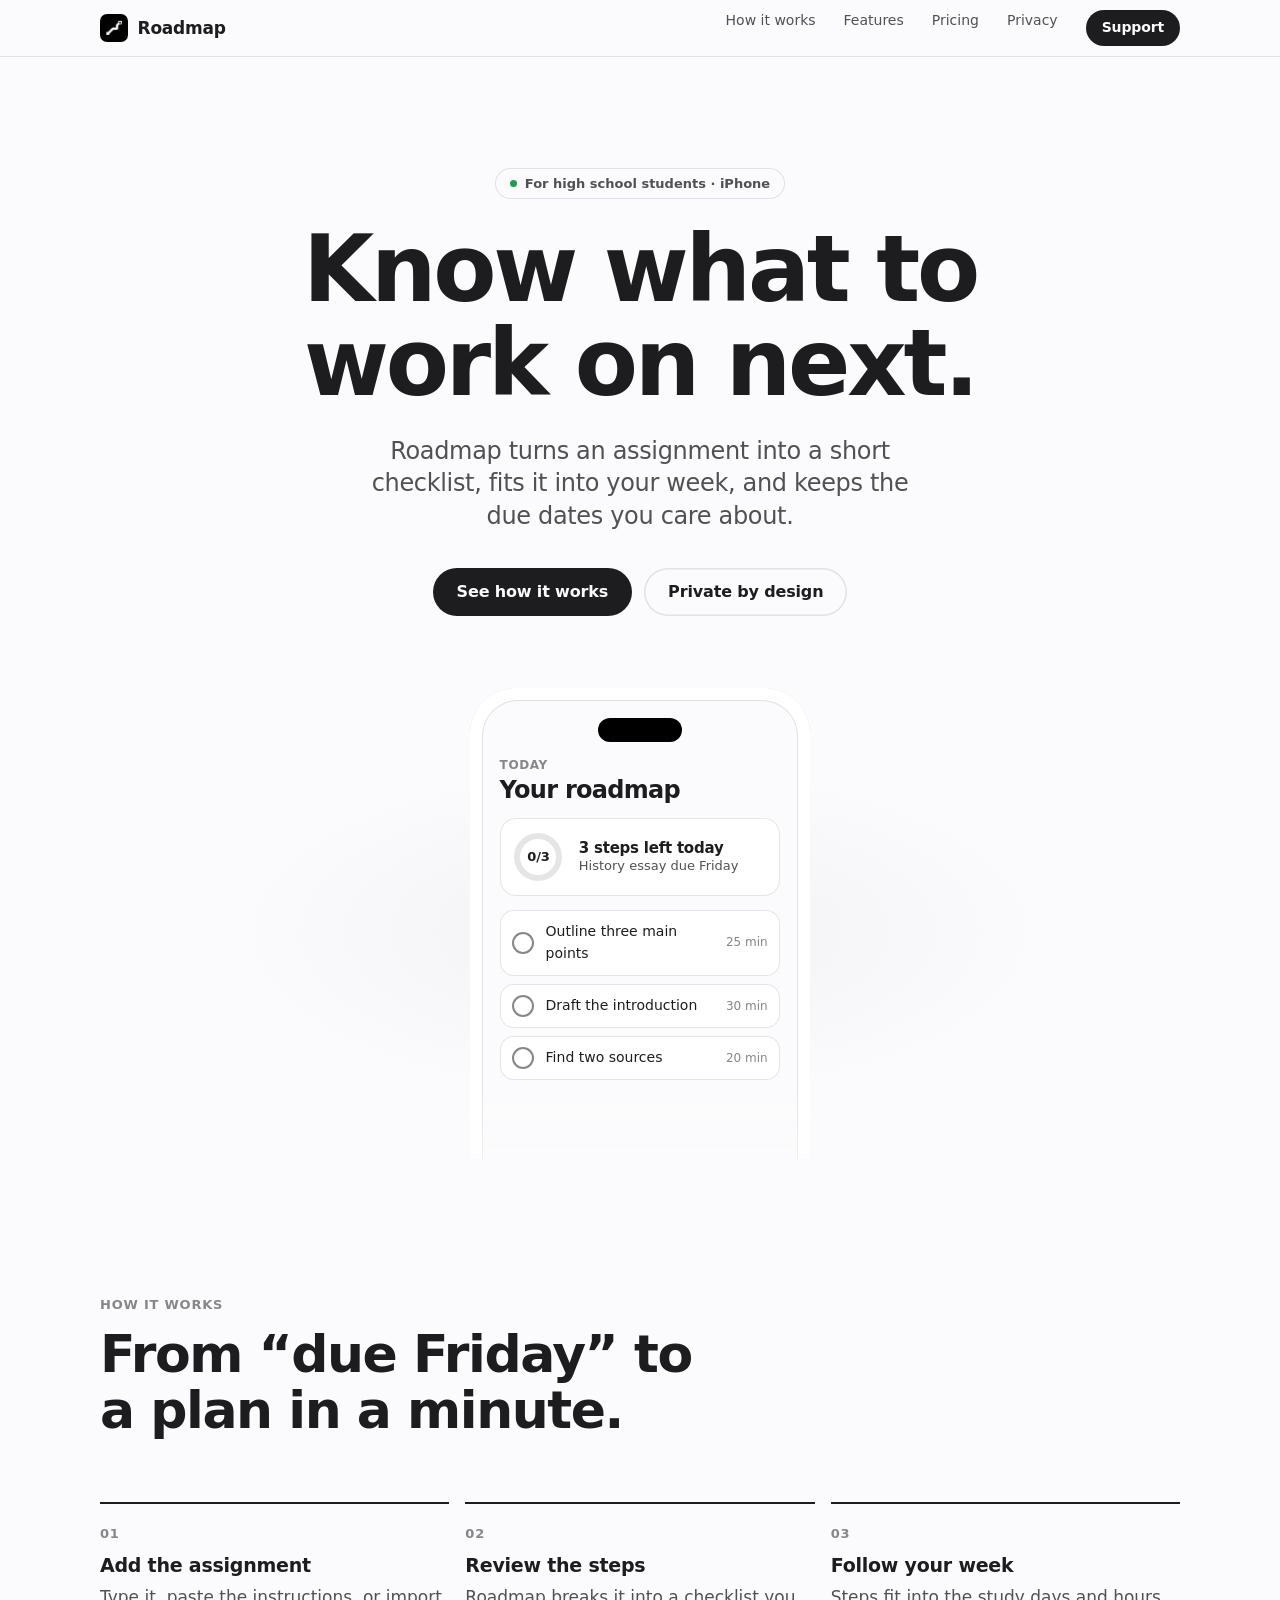
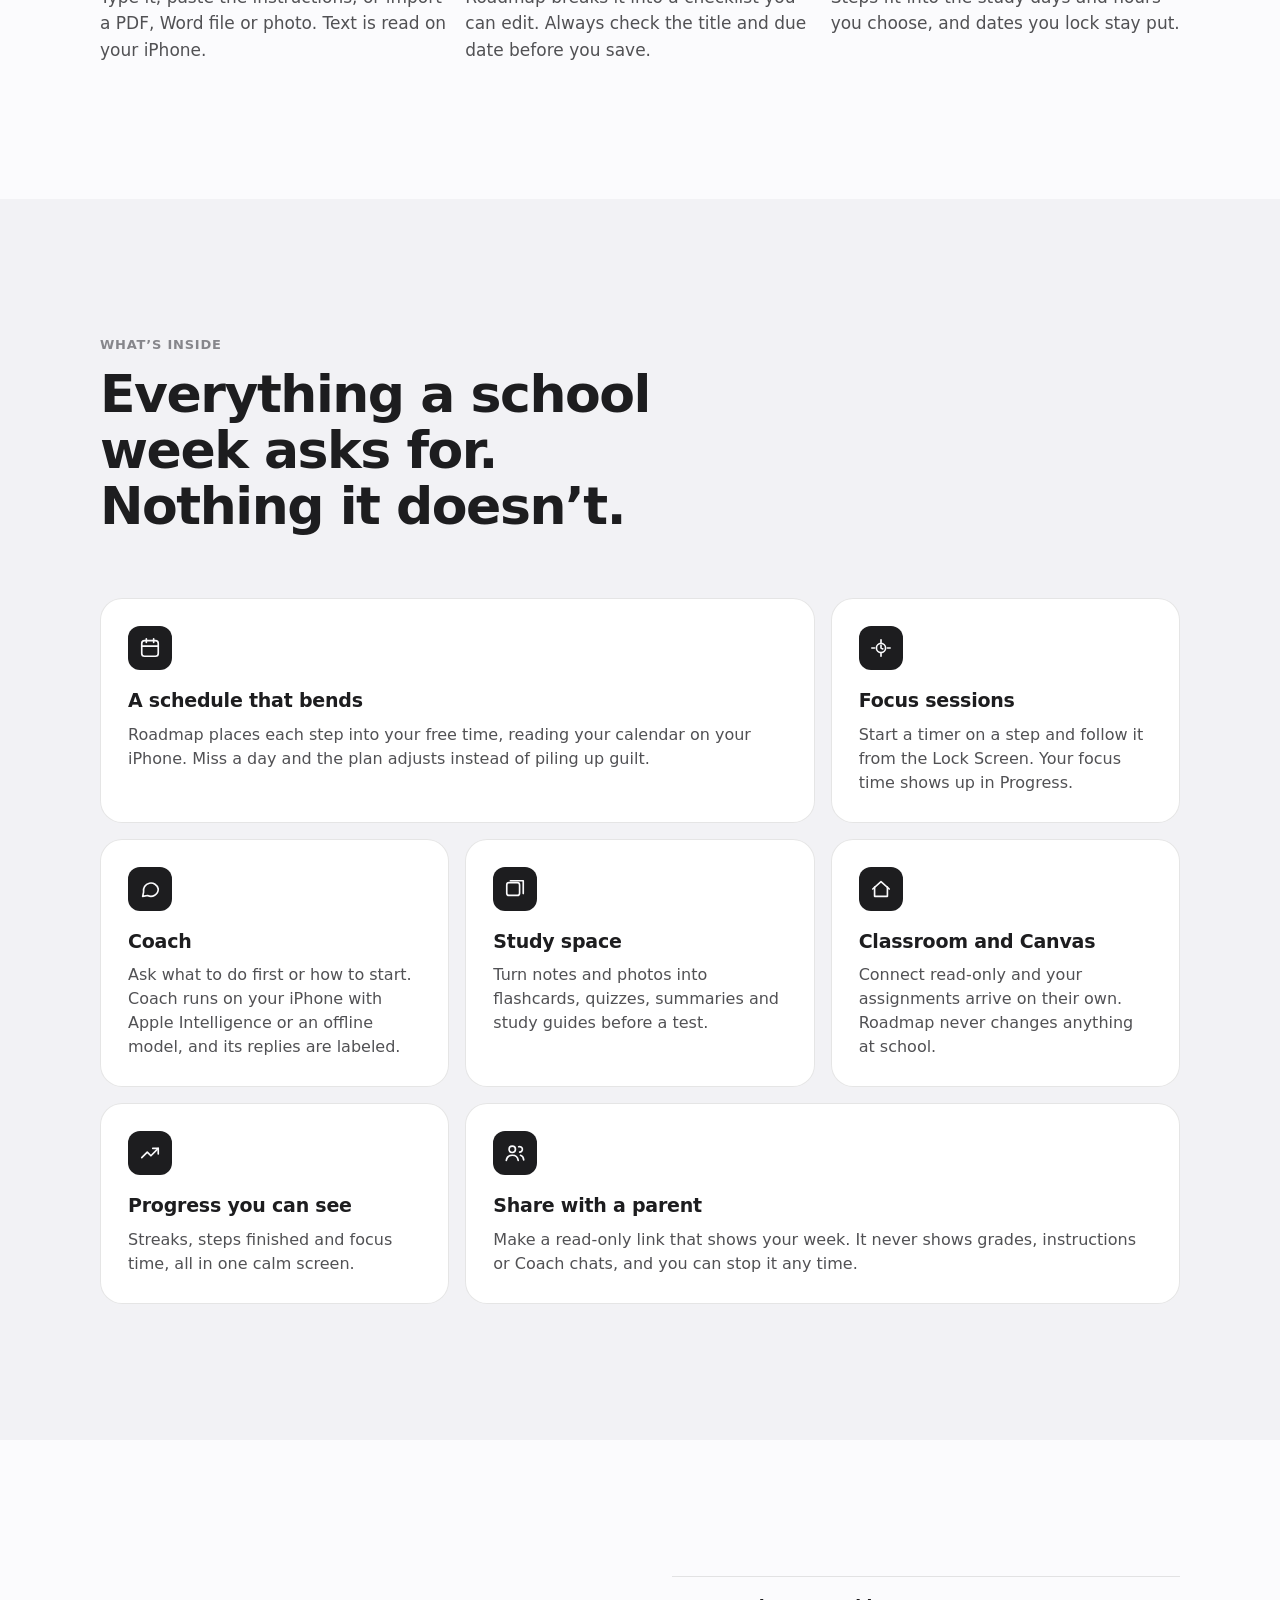
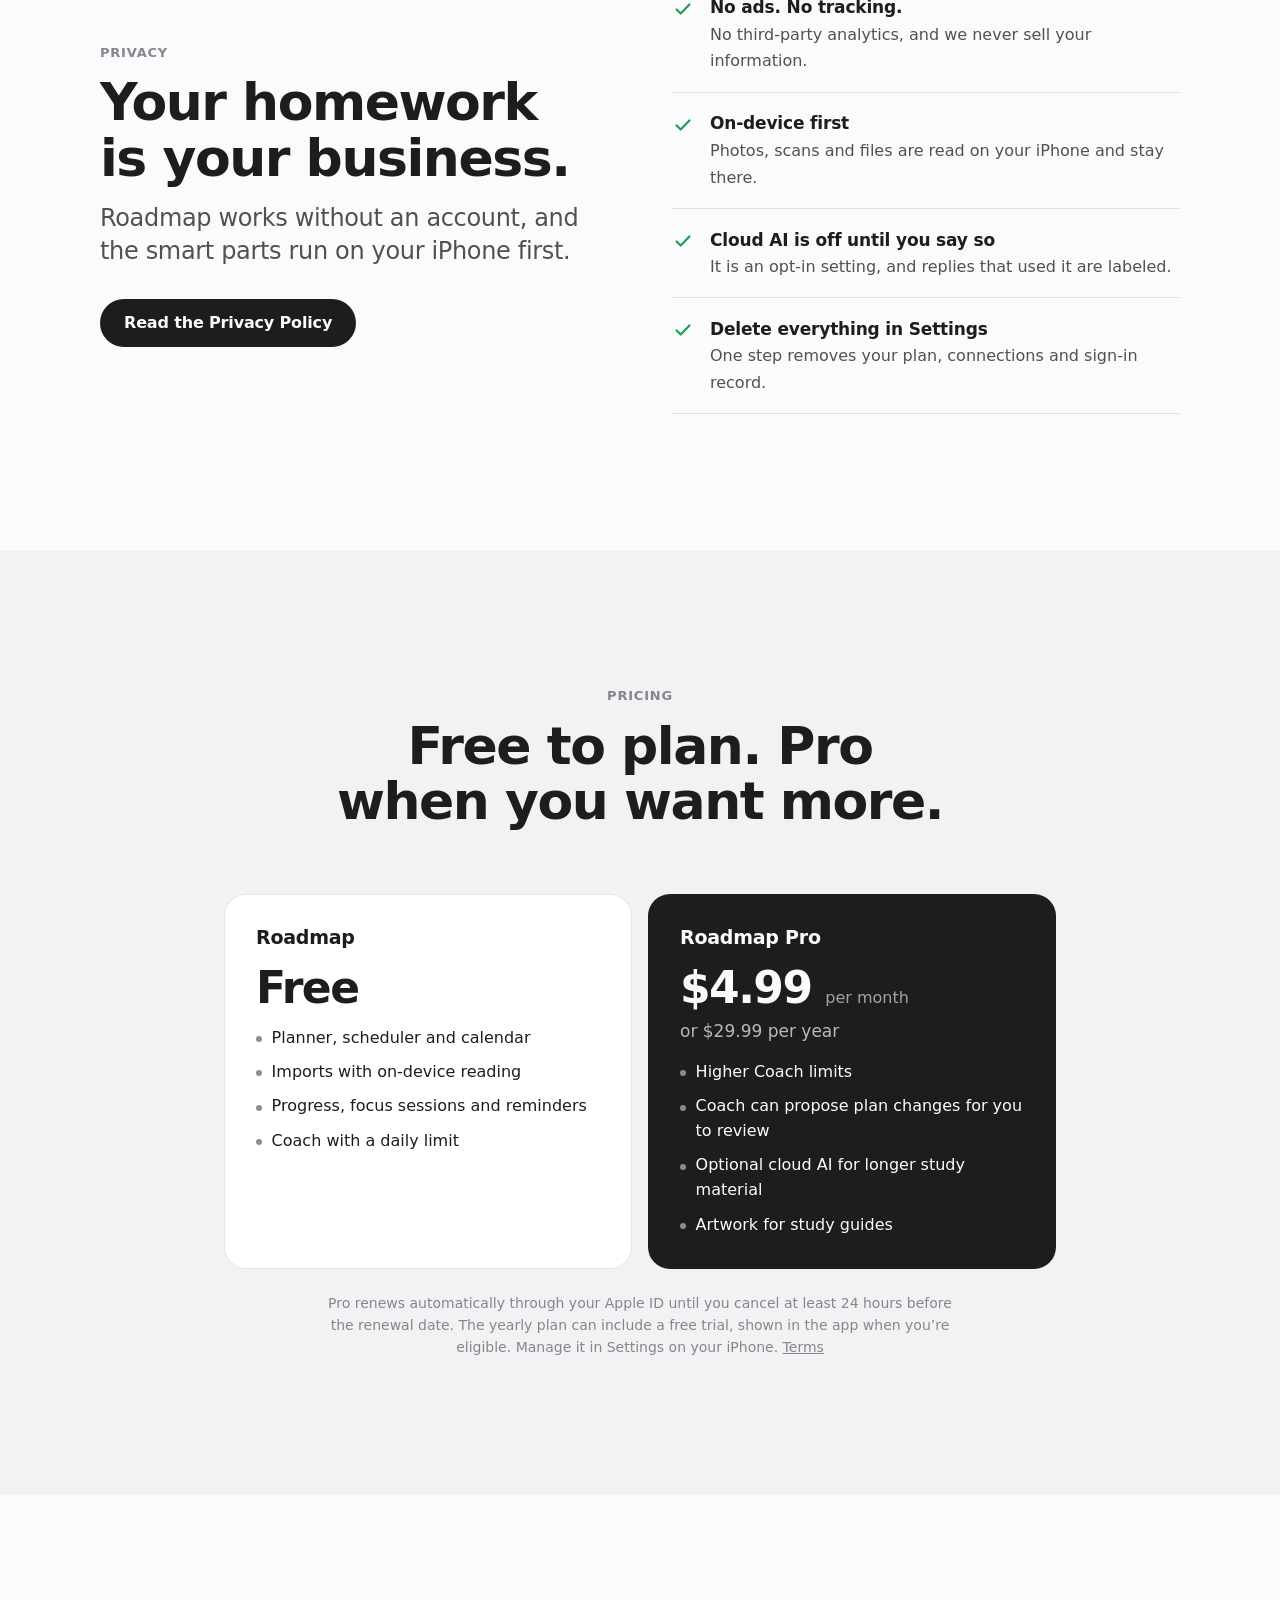
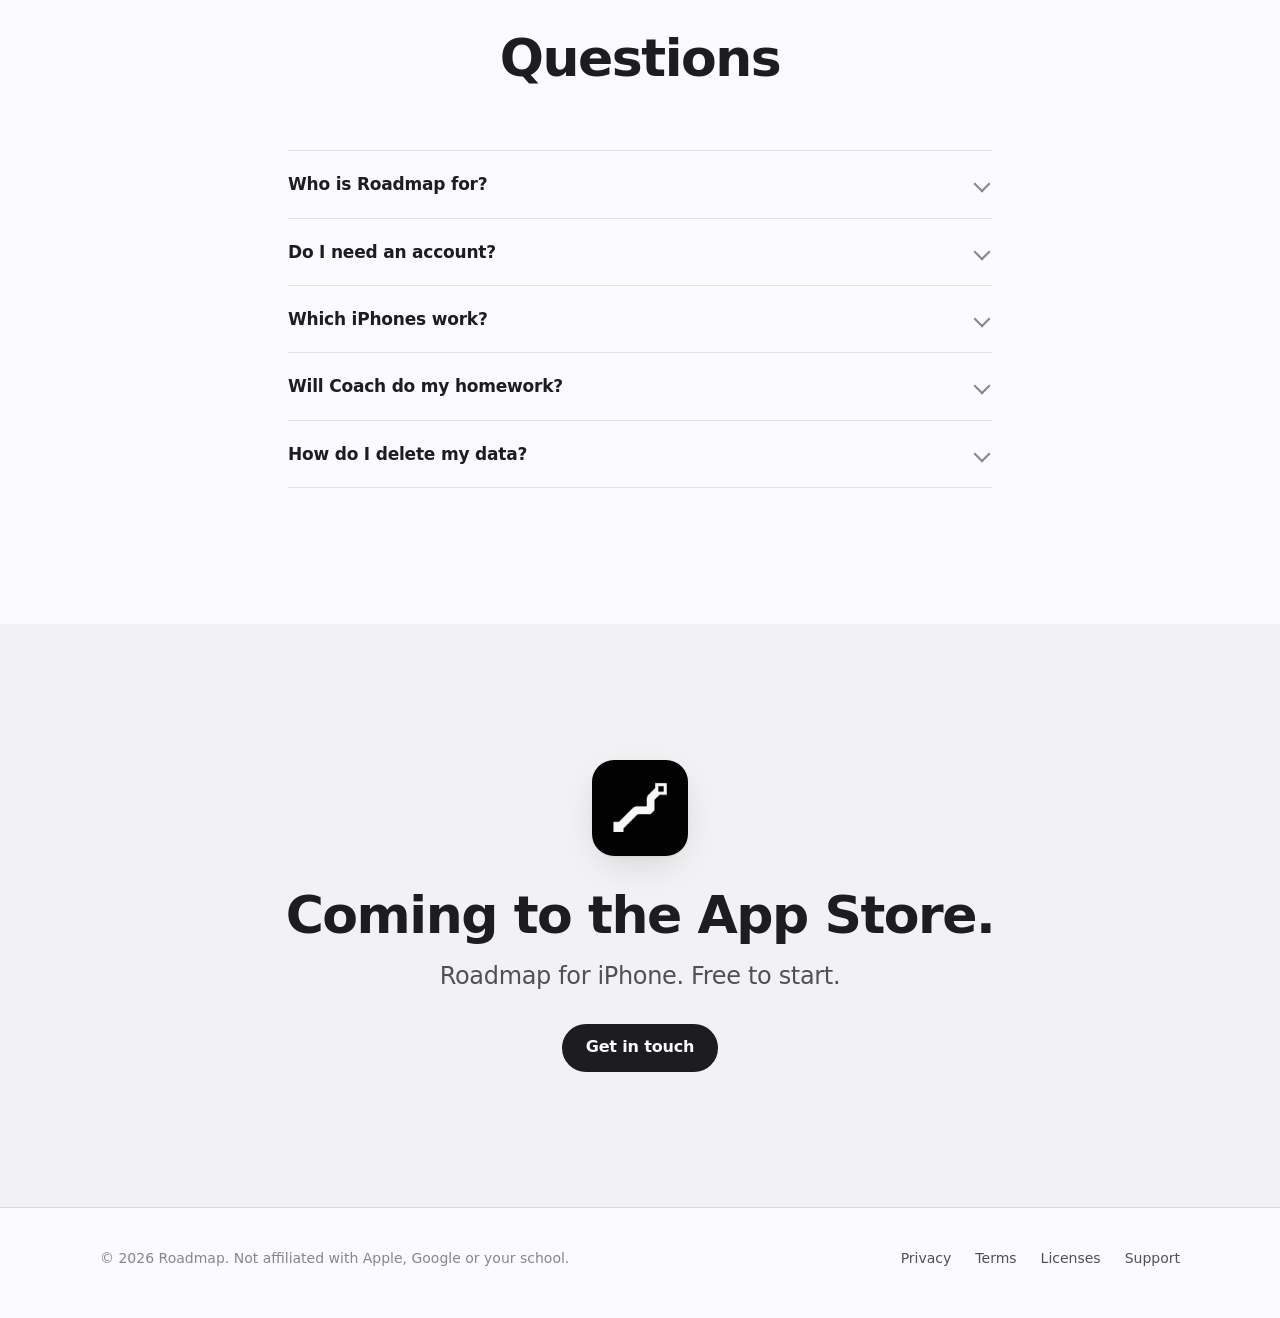
==== index.html @ a93d98ba "Roadmap website: home, privacy, terms, licenses, support Co-Authored-By: Claude Sonnet 5.5 <noreply@" ====
<!doctype html>
<html lang="en">
<head>
<meta charset="utf-8">
<meta name="viewport" content="width=device-width, initial-scale=1, viewport-fit=cover">
<title>Roadmap: know what to work on next</title>
<meta name="description" content="Roadmap turns an assignment into a short checklist, fits it into your week, and keeps your due dates. For high school students on iPhone.">
<meta name="theme-color" content="#fbfbfd" media="(prefers-color-scheme: light)">
<meta name="theme-color" content="#000000" media="(prefers-color-scheme: dark)">
<meta property="og:title" content="Roadmap: know what to work on next">
<meta property="og:description" content="Roadmap turns an assignment into a short checklist, fits it into your week, and keeps your due dates. For high school students on iPhone.">
<meta property="og:type" content="website">
<link rel="icon" type="image/png" href="./assets/favicon.png">
<link rel="apple-touch-icon" href="./assets/apple-touch-icon.png">
<link rel="stylesheet" href="./assets/site.css">
</head>
<body>
<nav class="nav" aria-label="Main">
  <div class="wrap">
    <a class="brand" href="./"><img src="./assets/favicon.png" alt="" width="28" height="28">Roadmap</a>
    <ul><li><a href="./#how">How it works</a></li><li><a href="./#features">Features</a></li><li><a href="./#pricing">Pricing</a></li><li><a href="./#privacy">Privacy</a></li><li><a class="btn sm" href="./support/">Support</a></li></ul>
  </div>
</nav>
<main>
<header class="hero">
  <div class="wrap">
    <p class="badge"><i></i>For high school students · iPhone</p>
    <h1 class="display">Know what to<br>work on next.</h1>
    <p class="lede">Roadmap turns an assignment into a short checklist, fits it into your week, and keeps the due dates you care about.</p>
    <div class="cta">
      <a class="btn" href="#how">See how it works</a>
      <a class="btn ghost" href="#privacy">Private by design</a>
    </div>
    <div class="stage" aria-label="Roadmap Today screen. Tap a step to check it off.">
      <div class="phone">
        <div class="screen">
          <div class="island"></div>
          <p class="date">Today</p>
          <h4>Your roadmap</h4>
          <div class="ring-row">
            <div class="ring" aria-hidden="true">
              <svg viewBox="0 0 52 52"><circle class="track" cx="26" cy="26" r="21"/><circle class="fill" cx="26" cy="26" r="21"/></svg>
              <b>0/3</b>
            </div>
            <p><strong data-left>3 steps left today</strong>History essay due Friday</p>
          </div>
          <ul class="steps">
            <li><button class="step" type="button" aria-pressed="false"><span class="box"><svg viewBox="0 0 12 12"><path d="M2 6.5l2.5 2.5L10 3"/></svg></span><span class="t">Outline three main points</span><small>25 min</small></button></li>
            <li><button class="step" type="button" aria-pressed="false"><span class="box"><svg viewBox="0 0 12 12"><path d="M2 6.5l2.5 2.5L10 3"/></svg></span><span class="t">Draft the introduction</span><small>30 min</small></button></li>
            <li><button class="step" type="button" aria-pressed="false"><span class="box"><svg viewBox="0 0 12 12"><path d="M2 6.5l2.5 2.5L10 3"/></svg></span><span class="t">Find two sources</span><small>20 min</small></button></li>
          </ul>
        </div>
      </div>
    </div>
  </div>
</header>

<section id="how">
  <div class="wrap">
    <div class="head reveal">
      <p class="eyebrow">How it works</p>
      <h2 class="title">From “due Friday” to a plan in a minute.</h2>
    </div>
    <ol class="flow">
      <li class="reveal"><h3>Add the assignment</h3><p>Type it, paste the instructions, or import a PDF, Word file or photo. Text is read on your iPhone.</p></li>
      <li class="reveal" style="--d:90ms"><h3>Review the steps</h3><p>Roadmap breaks it into a checklist you can edit. Always check the title and due date before you save.</p></li>
      <li class="reveal" style="--d:180ms"><h3>Follow your week</h3><p>Steps fit into the study days and hours you choose, and dates you lock stay put.</p></li>
    </ol>
  </div>
</section>

<section class="alt" id="features">
  <div class="wrap">
    <div class="head reveal">
      <p class="eyebrow">What’s inside</p>
      <h2 class="title">Everything a school week asks for. Nothing it doesn’t.</h2>
    </div>
    <div class="grid">
      <article class="card wide reveal">
        <div class="ico"><svg viewBox="0 0 24 24"><rect x="3" y="4" width="18" height="17" rx="3"/><path d="M8 2v4M16 2v4M3 10h18"/></svg></div>
        <h3>A schedule that bends</h3>
        <p>Roadmap places each step into your free time, reading your calendar on your iPhone. Miss a day and the plan adjusts instead of piling up guilt.</p>
      </article>
      <article class="card reveal" style="--d:80ms">
        <div class="ico"><svg viewBox="0 0 24 24"><path d="M12 3v3M12 18v3M5 12H2M22 12h-3"/><circle cx="12" cy="12" r="5"/><path d="M12 9v3l2 1"/></svg></div>
        <h3>Focus sessions</h3>
        <p>Start a timer on a step and follow it from the Lock Screen. Your focus time shows up in Progress.</p>
      </article>
      <article class="card reveal">
        <div class="ico"><svg viewBox="0 0 24 24"><path d="M21 12a8 8 0 0 1-11.6 7.1L4 20l1-4.6A8 8 0 1 1 21 12z"/></svg></div>
        <h3>Coach</h3>
        <p>Ask what to do first or how to start. Coach runs on your iPhone with Apple Intelligence or an offline model, and its replies are labeled.</p>
      </article>
      <article class="card reveal" style="--d:80ms">
        <div class="ico"><svg viewBox="0 0 24 24"><rect x="3" y="5" width="14" height="14" rx="2.5"/><path d="M7 3h14v14"/></svg></div>
        <h3>Study space</h3>
        <p>Turn notes and photos into flashcards, quizzes, summaries and study guides before a test.</p>
      </article>
      <article class="card reveal" style="--d:160ms">
        <div class="ico"><svg viewBox="0 0 24 24"><path d="M3 12l9-8 9 8"/><path d="M5 10v10h14V10"/></svg></div>
        <h3>Classroom and Canvas</h3>
        <p>Connect read-only and your assignments arrive on their own. Roadmap never changes anything at school.</p>
      </article>
      <article class="card reveal">
        <div class="ico"><svg viewBox="0 0 24 24"><path d="M3 17l6-6 4 4 8-8"/><path d="M15 7h6v6"/></svg></div>
        <h3>Progress you can see</h3>
        <p>Streaks, steps finished and focus time, all in one calm screen.</p>
      </article>
      <article class="card wide reveal" style="--d:80ms">
        <div class="ico"><svg viewBox="0 0 24 24"><circle cx="9" cy="8" r="3.5"/><path d="M2.5 20c.5-3.5 3-5.5 6.5-5.5s6 2 6.5 5.5"/><path d="M17 11a3 3 0 1 0-1-5.8M18 14.5c2 .5 3.2 2.3 3.5 5"/></svg></div>
        <h3>Share with a parent</h3>
        <p>Make a read-only link that shows your week. It never shows grades, instructions or Coach chats, and you can stop it any time.</p>
      </article>
    </div>
  </div>
</section>

<section id="privacy">
  <div class="wrap privacy">
    <div class="reveal">
      <p class="eyebrow">Privacy</p>
      <h2 class="title" style="margin-top:.75rem">Your homework is your business.</h2>
      <p class="lede" style="margin-top:1rem">Roadmap works without an account, and the smart parts run on your iPhone first.</p>
      <p style="margin-top:2rem"><a class="btn" href="privacy/">Read the Privacy Policy</a></p>
    </div>
    <ul class="facts reveal" style="--d:100ms">
      <li><svg viewBox="0 0 24 24"><path d="M5 12.5l4.5 4.5L19 7"/></svg><div><strong>No ads. No tracking.</strong><span>No third-party analytics, and we never sell your information.</span></div></li>
      <li><svg viewBox="0 0 24 24"><path d="M5 12.5l4.5 4.5L19 7"/></svg><div><strong>On-device first</strong><span>Photos, scans and files are read on your iPhone and stay there.</span></div></li>
      <li><svg viewBox="0 0 24 24"><path d="M5 12.5l4.5 4.5L19 7"/></svg><div><strong>Cloud AI is off until you say so</strong><span>It is an opt-in setting, and replies that used it are labeled.</span></div></li>
      <li><svg viewBox="0 0 24 24"><path d="M5 12.5l4.5 4.5L19 7"/></svg><div><strong>Delete everything in Settings</strong><span>One step removes your plan, connections and sign-in record.</span></div></li>
    </ul>
  </div>
</section>

<section class="alt" id="pricing">
  <div class="wrap">
    <div class="head center reveal">
      <p class="eyebrow">Pricing</p>
      <h2 class="title">Free to plan. Pro when you want more.</h2>
    </div>
    <div class="plans">
      <div class="plan reveal">
        <h3>Roadmap</h3>
        <p class="price">Free</p>
        <ul>
          <li>Planner, scheduler and calendar</li>
          <li>Imports with on-device reading</li>
          <li>Progress, focus sessions and reminders</li>
          <li>Coach with a daily limit</li>
        </ul>
      </div>
      <div class="plan pro reveal" style="--d:90ms">
        <h3>Roadmap Pro</h3>
        <p class="price">$4.99 <small>per month</small></p>
        <p style="opacity:.7;margin-top:-.5rem">or $29.99 per year</p>
        <ul>
          <li>Higher Coach limits</li>
          <li>Coach can propose plan changes for you to review</li>
          <li>Optional cloud AI for longer study material</li>
          <li>Artwork for study guides</li>
        </ul>
      </div>
    </div>
    <p class="fine">Pro renews automatically through your Apple ID until you cancel at least 24 hours before the renewal date. The yearly plan can include a free trial, shown in the app when you’re eligible. Manage it in Settings on your iPhone. <a href="terms/">Terms</a></p>
  </div>
</section>

<section id="faq">
  <div class="wrap">
    <div class="head center reveal"><h2 class="title">Questions</h2></div>
    <div class="faq reveal">
      <details><summary>Who is Roadmap for?</summary><p>High school students, 13 and older. If you’re under 18, get a parent or guardian’s permission to subscribe.</p></details>
      <details><summary>Do I need an account?</summary><p>No. The planner works on your iPhone without one. An account adds syncing, Classroom and Canvas, and sharing.</p></details>
      <details><summary>Which iPhones work?</summary><p>iPhones with iOS 17 or later. Apple Intelligence needs iOS 26 and a supported device. Without it, Roadmap can download a small offline model, or you can plan by hand.</p></details>
      <details><summary>Will Coach do my homework?</summary><p>No. Roadmap suggests how to work through an assignment, and following your school’s academic integrity rules is up to you. AI can be wrong, so check dates against your teacher’s instructions.</p></details>
      <details><summary>How do I delete my data?</summary><p>Open Settings, then Account, then Delete Roadmap account. Details are in the <a href="privacy/">Privacy Policy</a>.</p></details>
    </div>
  </div>
</section>

<section class="alt closer">
  <div class="wrap reveal">
    <img class="icon" src="assets/icon-512.png" alt="Roadmap app icon" width="96" height="96">
    <h2 class="title">Coming to the App Store.</h2>
    <p class="lede">Roadmap for iPhone. Free to start.</p>
    <a class="btn" href="support/">Get in touch</a>
  </div>
</section>

</main>
<footer>
  <div class="wrap">
    <span>© 2026 Roadmap. Not affiliated with Apple, Google or your school.</span>
    <nav aria-label="Footer"><a href="./privacy/">Privacy</a><a href="./terms/">Terms</a><a href="./licenses/">Licenses</a><a href="./support/">Support</a></nav>
  </div>
</footer>
<script src="./assets/config.js"></script>
<script src="./assets/site.js"></script>
</body>
</html>
---- assets/site.css ----
/* Roadmap site. System type, restrained palette, springy feedback. */
:root {
  --bg: #fbfbfd;
  --bg-2: #f2f2f5;
  --card: #ffffff;
  --ink: #1d1d1f;
  --ink-2: #515154;
  --ink-3: #86868b;
  --line: rgba(0, 0, 0, 0.1);
  --glass: rgba(251, 251, 253, 0.72);
  --done: #1f9d55;
  --shadow: 0 1px 2px rgba(0, 0, 0, 0.04), 0 12px 40px -12px rgba(0, 0, 0, 0.18);
  --ease: cubic-bezier(0.22, 1, 0.36, 1);
  --radius: 22px;
  --max: 1080px;
  color-scheme: light dark;
}
@media (prefers-color-scheme: dark) {
  :root {
    --bg: #000000;
    --bg-2: #0d0d0f;
    --card: #1c1c1e;
    --ink: #f5f5f7;
    --ink-2: #a1a1a6;
    --ink-3: #6e6e73;
    --line: rgba(255, 255, 255, 0.14);
    --glass: rgba(0, 0, 0, 0.66);
    --done: #32d74b;
    --shadow: 0 1px 2px rgba(0, 0, 0, 0.4), 0 20px 50px -16px rgba(0, 0, 0, 0.8);
  }
}

* { box-sizing: border-box; margin: 0; }
html { -webkit-text-size-adjust: 100%; scroll-behavior: smooth; scroll-padding-top: 5rem; }
body {
  background: var(--bg);
  color: var(--ink);
  font: 1.0625rem/1.55 -apple-system, BlinkMacSystemFont, "SF Pro Text", system-ui, "Segoe UI", sans-serif;
  -webkit-font-smoothing: antialiased;
  text-rendering: optimizeLegibility;
}
img, svg { display: block; max-width: 100%; }
a { color: inherit; }
:focus-visible { outline: 3px solid var(--ink); outline-offset: 3px; border-radius: 8px; }

.wrap { width: min(var(--max), 100% - 3rem); margin-inline: auto; }

/* Type: tracking tightens as size grows, leading tightens too. */
.display {
  font-size: clamp(2.75rem, 8vw, 5.75rem);
  line-height: 1.02;
  letter-spacing: -0.035em;
  font-weight: 700;
  font-optical-sizing: auto;
  text-wrap: balance;
}
h2.title {
  font-size: clamp(2rem, 5vw, 3.25rem);
  line-height: 1.07;
  letter-spacing: -0.028em;
  font-weight: 700;
  text-wrap: balance;
}
h3 { font-size: 1.1875rem; line-height: 1.25; letter-spacing: -0.012em; font-weight: 650; }
.lede { font-size: clamp(1.1875rem, 2.4vw, 1.5rem); line-height: 1.35; letter-spacing: -0.014em; color: var(--ink-2); text-wrap: pretty; }
.eyebrow { font-size: 0.8125rem; font-weight: 600; letter-spacing: 0.06em; text-transform: uppercase; color: var(--ink-3); }

/* Floating glass nav: content scrolls beneath it. */
.nav {
  position: sticky; top: 0; z-index: 50;
  background: var(--glass);
  -webkit-backdrop-filter: blur(22px) saturate(180%);
  backdrop-filter: blur(22px) saturate(180%);
  box-shadow: 0 1px 0 var(--line);
}
.nav .wrap { display: flex; align-items: center; justify-content: space-between; height: 3.5rem; }
.brand { display: flex; align-items: center; gap: 0.6rem; font-weight: 650; letter-spacing: -0.015em; text-decoration: none; }
.brand img { width: 28px; height: 28px; border-radius: 7px; }
.nav ul { display: flex; gap: 1.75rem; list-style: none; padding: 0; font-size: 0.875rem; }
.nav ul a { text-decoration: none; color: var(--ink-2); transition: color 120ms; }
.nav ul a:hover, .nav ul a[aria-current] { color: var(--ink); }
.nav ul a.btn { color: var(--bg); }
@media (max-width: 640px) { .nav ul li:not(:last-child) { display: none; } }

/* Buttons respond on press, instantly. */
.btn {
  display: inline-flex; align-items: center; justify-content: center; gap: 0.5rem;
  min-height: 3rem; padding: 0 1.5rem; border-radius: 999px;
  background: var(--ink); color: var(--bg);
  font: inherit; font-size: 1rem; font-weight: 600; letter-spacing: -0.01em; text-decoration: none;
  border: 0; cursor: pointer;
  transition: transform 120ms var(--ease), opacity 120ms;
  -webkit-tap-highlight-color: transparent;
}
.btn:hover { opacity: 0.88; }
.btn:active { transform: scale(0.96); opacity: 1; }
.btn.ghost { background: transparent; color: var(--ink); box-shadow: inset 0 0 0 1.5px var(--line); }
.btn.sm { min-height: 2.25rem; padding: 0 1rem; font-size: 0.875rem; }

/* Hero */
.hero { padding: clamp(3.5rem, 9vw, 7rem) 0 0; text-align: center; overflow: clip; }
.hero .lede { max-width: 36ch; margin: 1.5rem auto 0; }
.hero .cta { display: flex; flex-wrap: wrap; gap: 0.75rem; justify-content: center; margin-top: 2.25rem; }
.badge { display: inline-flex; align-items: center; gap: 0.5rem; padding: 0.35rem 0.9rem; border-radius: 999px; font-size: 0.8125rem; font-weight: 600; color: var(--ink-2); box-shadow: inset 0 0 0 1px var(--line); margin-bottom: 1.5rem; }
.badge i { width: 7px; height: 7px; border-radius: 50%; background: var(--done); }

/* Phone mock, built from markup so it stays crisp. Steps are tappable. */
.stage { margin-top: clamp(2.5rem, 6vw, 4.5rem); display: grid; place-items: center; position: relative; }
.stage::before { content: ""; position: absolute; inset: 20% 8% 0; background: radial-gradient(60% 60% at 50% 40%, var(--bg-2), transparent 75%); z-index: -1; }
.phone {
  width: min(340px, 82vw); aspect-ratio: 9 / 15;
  background: var(--card); border-radius: 46px; padding: 12px;
  box-shadow: 0 0 0 2px var(--line), var(--shadow);
  margin-bottom: -6rem; text-align: left;
  -webkit-mask-image: linear-gradient(#000 70%, transparent 100%);
  mask-image: linear-gradient(#000 70%, transparent 100%);
}
.screen { height: 100%; border-radius: 36px; background: var(--bg); padding: 1.1rem 1.1rem 0; overflow: hidden; box-shadow: inset 0 0 0 1px var(--line); }
.island { width: 84px; height: 24px; border-radius: 99px; background: #000; margin: 0 auto 0.9rem; }
.screen .date { font-size: 0.75rem; font-weight: 600; letter-spacing: 0.05em; text-transform: uppercase; color: var(--ink-3); }
.screen h4 { font-size: 1.5rem; letter-spacing: -0.03em; line-height: 1.1; margin: 0.15rem 0 0.9rem; }
.ring-row { display: flex; align-items: center; gap: 0.9rem; padding: 0.8rem; border-radius: 16px; background: var(--card); box-shadow: inset 0 0 0 1px var(--line); }
.ring { position: relative; width: 52px; height: 52px; flex: none; }
.ring svg { width: 100%; height: 100%; transform: rotate(-90deg); }
.ring circle { fill: none; stroke-width: 6; }
.ring .track { stroke: var(--line); }
.ring .fill { stroke: var(--ink); stroke-linecap: round; transition: stroke-dashoffset 600ms var(--ease); }
.ring b { position: absolute; inset: 0; display: grid; place-items: center; font-size: 0.8125rem; letter-spacing: -0.02em; }
.ring-row p { font-size: 0.8125rem; line-height: 1.3; color: var(--ink-2); }
.ring-row p strong { display: block; color: var(--ink); font-size: 0.9375rem; letter-spacing: -0.015em; }
.steps { list-style: none; padding: 0; margin-top: 0.9rem; display: grid; gap: 0.5rem; }
.step { display: flex; align-items: center; gap: 0.7rem; width: 100%; padding: 0.7rem 0.8rem; border: 0; border-radius: 14px; background: var(--card); box-shadow: inset 0 0 0 1px var(--line); color: var(--ink); font: inherit; font-size: 0.875rem; text-align: left; cursor: pointer; transition: transform 120ms var(--ease); -webkit-tap-highlight-color: transparent; }
.step:active { transform: scale(0.97); }
.step .box { width: 22px; height: 22px; border-radius: 50%; flex: none; box-shadow: inset 0 0 0 2px var(--ink-3); display: grid; place-items: center; transition: background 200ms, box-shadow 200ms; }
.step .box svg { width: 12px; height: 12px; stroke: var(--bg); stroke-width: 3.4; fill: none; stroke-linecap: round; stroke-linejoin: round; stroke-dasharray: 20; stroke-dashoffset: 20; transition: stroke-dashoffset 280ms var(--ease) 60ms; }
.step[aria-pressed="true"] .box { background: var(--done); box-shadow: none; }
.step[aria-pressed="true"] .box svg { stroke: #fff; stroke-dashoffset: 0; }
.step[aria-pressed="true"] .t { color: var(--ink-3); text-decoration: line-through; text-decoration-color: var(--ink-3); }
.step small { margin-left: auto; color: var(--ink-3); font-size: 0.75rem; white-space: nowrap; }
.hint { margin-top: 1rem; font-size: 0.8125rem; color: var(--ink-3); }

/* Sections */
section { padding: clamp(4.5rem, 11vw, 8.5rem) 0; }
.head { max-width: 40rem; margin-bottom: clamp(2.5rem, 6vw, 4rem); }
.head .lede { margin-top: 1rem; }
.head .eyebrow { margin-bottom: 0.75rem; }
.center { text-align: center; margin-inline: auto; }
.alt { background: var(--bg-2); }

.grid { display: grid; gap: 1rem; grid-template-columns: repeat(auto-fit, minmax(min(100%, 17rem), 1fr)); }
.card { background: var(--card); border-radius: var(--radius); padding: 1.75rem; box-shadow: inset 0 0 0 1px var(--line); display: flex; flex-direction: column; gap: 0.6rem; }
.card p { color: var(--ink-2); font-size: 1rem; line-height: 1.5; text-wrap: pretty; }
.card .ico { width: 44px; height: 44px; border-radius: 12px; display: grid; place-items: center; background: var(--ink); color: var(--bg); margin-bottom: 0.6rem; }
.card .ico svg { width: 22px; height: 22px; stroke: currentColor; fill: none; stroke-width: 1.8; stroke-linecap: round; stroke-linejoin: round; }
.card.wide { grid-column: 1 / -1; }
@media (min-width: 900px) { .card.wide { grid-column: span 2; } }

/* Flow */
.flow { display: grid; gap: 1rem; grid-template-columns: repeat(auto-fit, minmax(min(100%, 15rem), 1fr)); counter-reset: n; }
.flow li { list-style: none; counter-increment: n; padding-top: 1.25rem; border-top: 2px solid var(--ink); }
.flow li::before { content: "0" counter(n); display: block; font-size: 0.8125rem; font-weight: 700; color: var(--ink-3); letter-spacing: 0.06em; margin-bottom: 0.6rem; }
.flow p { color: var(--ink-2); margin-top: 0.4rem; }
.flow { padding: 0; }

/* Privacy block */
.privacy { display: grid; gap: clamp(2rem, 5vw, 4rem); grid-template-columns: repeat(auto-fit, minmax(min(100%, 22rem), 1fr)); align-items: center; }
.facts { list-style: none; padding: 0; display: grid; gap: 0; }
.facts li { display: flex; gap: 1rem; padding: 1.1rem 0; border-top: 1px solid var(--line); }
.facts li:last-child { border-bottom: 1px solid var(--line); }
.facts svg { width: 22px; height: 22px; flex: none; margin-top: 0.2rem; stroke: var(--done); fill: none; stroke-width: 2.4; stroke-linecap: round; stroke-linejoin: round; }
.facts strong { display: block; letter-spacing: -0.01em; }
.facts span { color: var(--ink-2); font-size: 1rem; }

/* Pricing */
.plans { display: grid; gap: 1rem; grid-template-columns: repeat(auto-fit, minmax(min(100%, 19rem), 1fr)); max-width: 52rem; margin-inline: auto; }
.plan { background: var(--card); border-radius: var(--radius); padding: 2rem; box-shadow: inset 0 0 0 1px var(--line); display: flex; flex-direction: column; gap: 1rem; }
.plan.pro { background: var(--ink); color: var(--bg); box-shadow: none; }
.plan .price { font-size: 2.75rem; line-height: 1; letter-spacing: -0.035em; font-weight: 700; }
.plan .price small { font-size: 1rem; font-weight: 500; letter-spacing: 0; opacity: 0.6; }
.plan ul { list-style: none; padding: 0; display: grid; gap: 0.6rem; font-size: 1rem; }
.plan li { display: flex; gap: 0.6rem; }
.plan li::before { content: ""; width: 6px; height: 6px; border-radius: 50%; background: currentColor; opacity: 0.5; margin-top: 0.65rem; flex: none; }
.fine { text-align: center; color: var(--ink-3); font-size: 0.875rem; max-width: 40rem; margin: 1.5rem auto 0; text-wrap: pretty; }

/* FAQ */
.faq { max-width: 44rem; margin-inline: auto; }
details { border-top: 1px solid var(--line); }
details:last-child { border-bottom: 1px solid var(--line); }
summary { list-style: none; cursor: pointer; padding: 1.25rem 0; font-weight: 600; letter-spacing: -0.012em; display: flex; justify-content: space-between; gap: 1rem; align-items: center; }
summary::-webkit-details-marker { display: none; }
summary::after { content: ""; width: 10px; height: 10px; border-right: 2px solid var(--ink-3); border-bottom: 2px solid var(--ink-3); transform: rotate(45deg); transition: transform 280ms var(--ease); flex: none; margin-right: 4px; }
details[open] summary::after { transform: rotate(-135deg); }
details p { padding: 0 0 1.4rem; color: var(--ink-2); max-width: 40rem; text-wrap: pretty; }

/* Closing CTA */
.closer { text-align: center; }
.closer .icon { width: 96px; height: 96px; margin: 0 auto 2rem; border-radius: 22px; box-shadow: var(--shadow); }
.closer .lede { margin: 1rem auto 2rem; max-width: 30ch; }

/* Footer */
footer { padding: 2.5rem 0 3rem; font-size: 0.875rem; color: var(--ink-3); box-shadow: 0 -1px 0 var(--line); }
footer .wrap { display: flex; flex-wrap: wrap; justify-content: space-between; gap: 1rem 2rem; }
footer nav { display: flex; flex-wrap: wrap; gap: 0.5rem 1.5rem; }
footer a { text-decoration: none; color: var(--ink-2); }
footer a:hover { color: var(--ink); text-decoration: underline; }

/* Long-form pages (privacy, terms, support) */
.doc { max-width: 42rem; margin-inline: auto; padding: clamp(3rem, 8vw, 6rem) 0; }
.doc h1 { font-size: clamp(2.25rem, 6vw, 3.5rem); line-height: 1.04; letter-spacing: -0.035em; font-weight: 700; text-wrap: balance; }
.doc .meta { color: var(--ink-3); margin: 0.75rem 0 2.5rem; }
.doc h2 { font-size: 1.5rem; line-height: 1.2; letter-spacing: -0.022em; margin: 2.75rem 0 0.75rem; }
.doc p, .doc li { color: var(--ink-2); text-wrap: pretty; }
.doc p { margin-bottom: 1rem; }
.doc ul { padding-left: 1.25rem; margin-bottom: 1rem; display: grid; gap: 0.6rem; }
.doc strong { color: var(--ink); font-weight: 600; }
.doc a { text-underline-offset: 3px; }
.doc .toc { display: flex; flex-wrap: wrap; gap: 0.5rem; margin: 0 0 2.5rem; }
.doc .toc a { text-decoration: none; font-size: 0.875rem; padding: 0.4rem 0.9rem; border-radius: 99px; box-shadow: inset 0 0 0 1px var(--line); color: var(--ink-2); }
.doc .toc a[aria-current] { background: var(--ink); color: var(--bg); box-shadow: none; }

/* Scroll reveal: starts from the current state, never blocks input. */
.js .reveal { opacity: 0; transform: translateY(18px); transition: opacity 700ms var(--ease), transform 700ms var(--ease); transition-delay: var(--d, 0ms); }
.js .reveal.in { opacity: 1; transform: none; }

/* Accessibility signals */
@media (prefers-reduced-motion: reduce) {
  html { scroll-behavior: auto; }
  .js .reveal { transform: none; transition: opacity 200ms; }
  .ring .fill, .step .box svg, summary::after { transition: none; }
  .btn:active, .step:active { transform: none; }
}
@media (prefers-reduced-transparency: reduce) {
  .nav { background: var(--bg); -webkit-backdrop-filter: none; backdrop-filter: none; }
}
@media (prefers-contrast: more) {
  :root { --line: rgba(128, 128, 128, 0.7); --ink-2: var(--ink); --ink-3: var(--ink-2); }
}
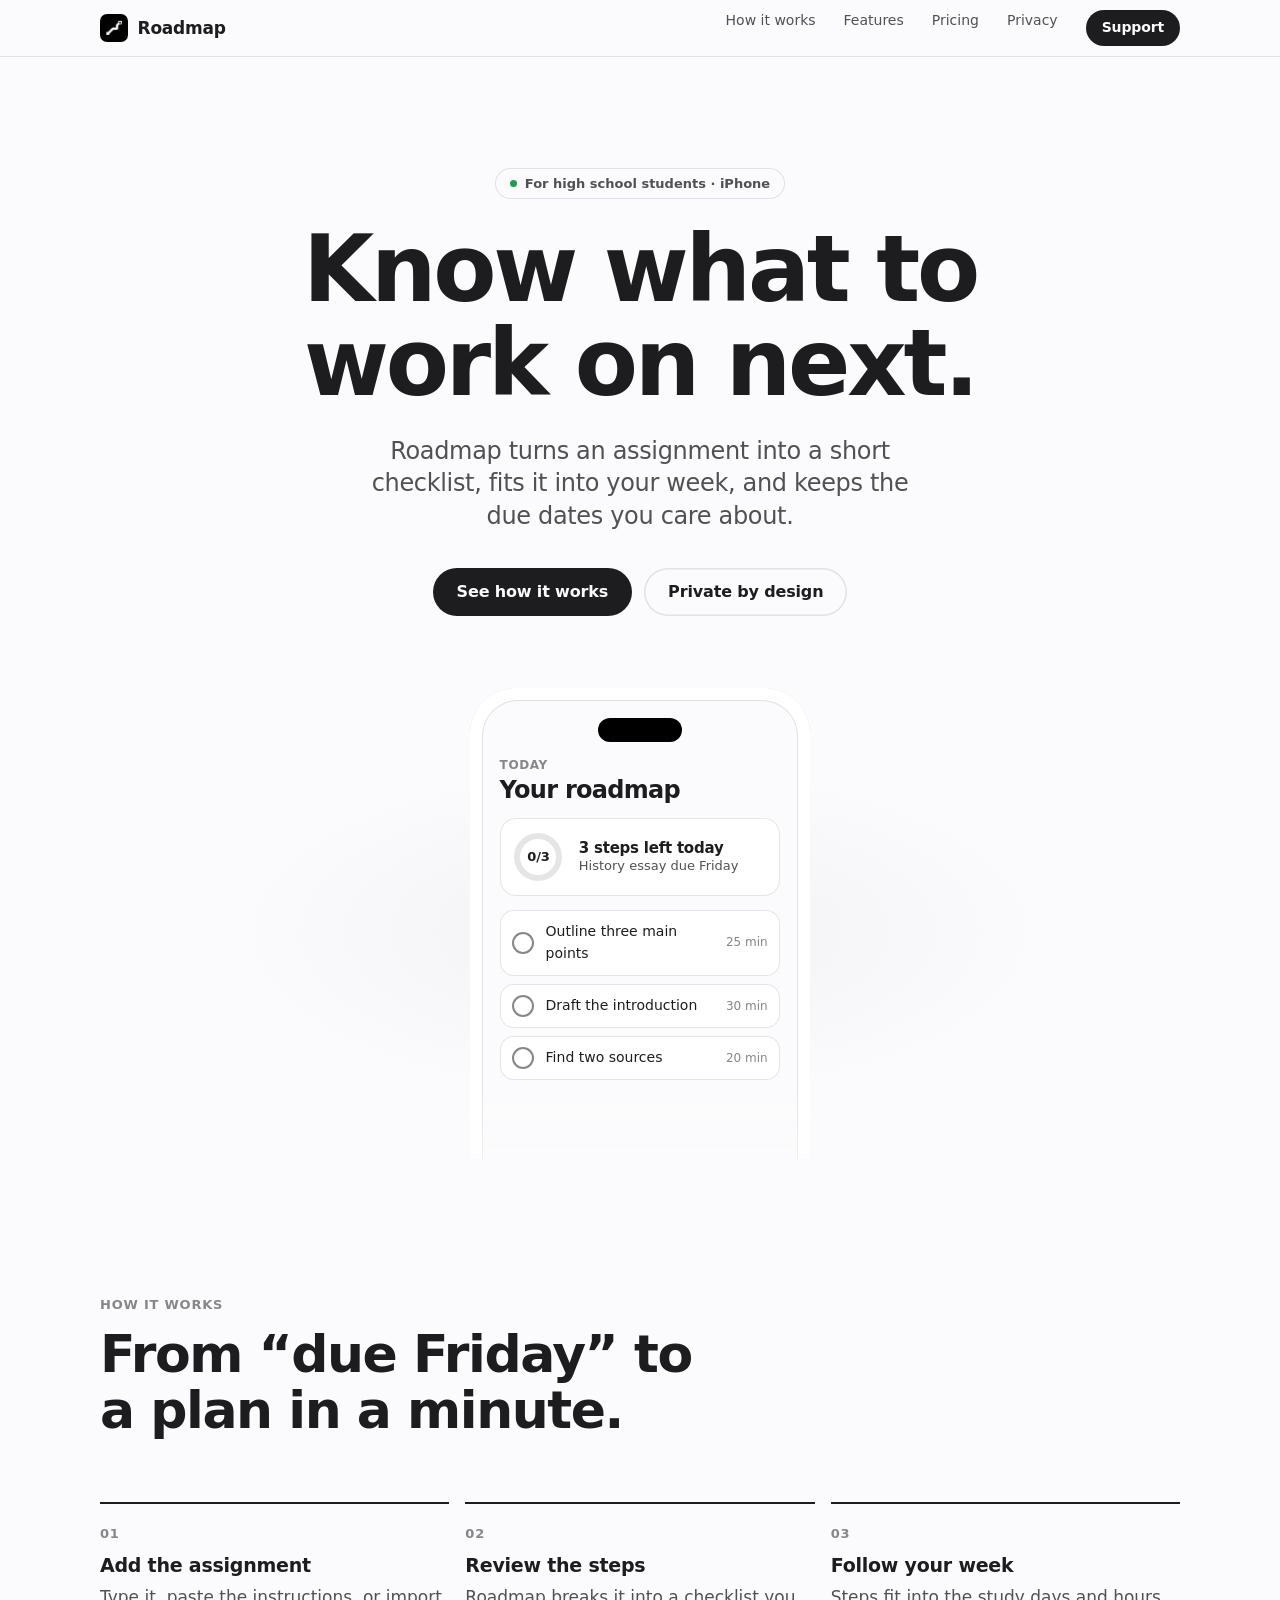
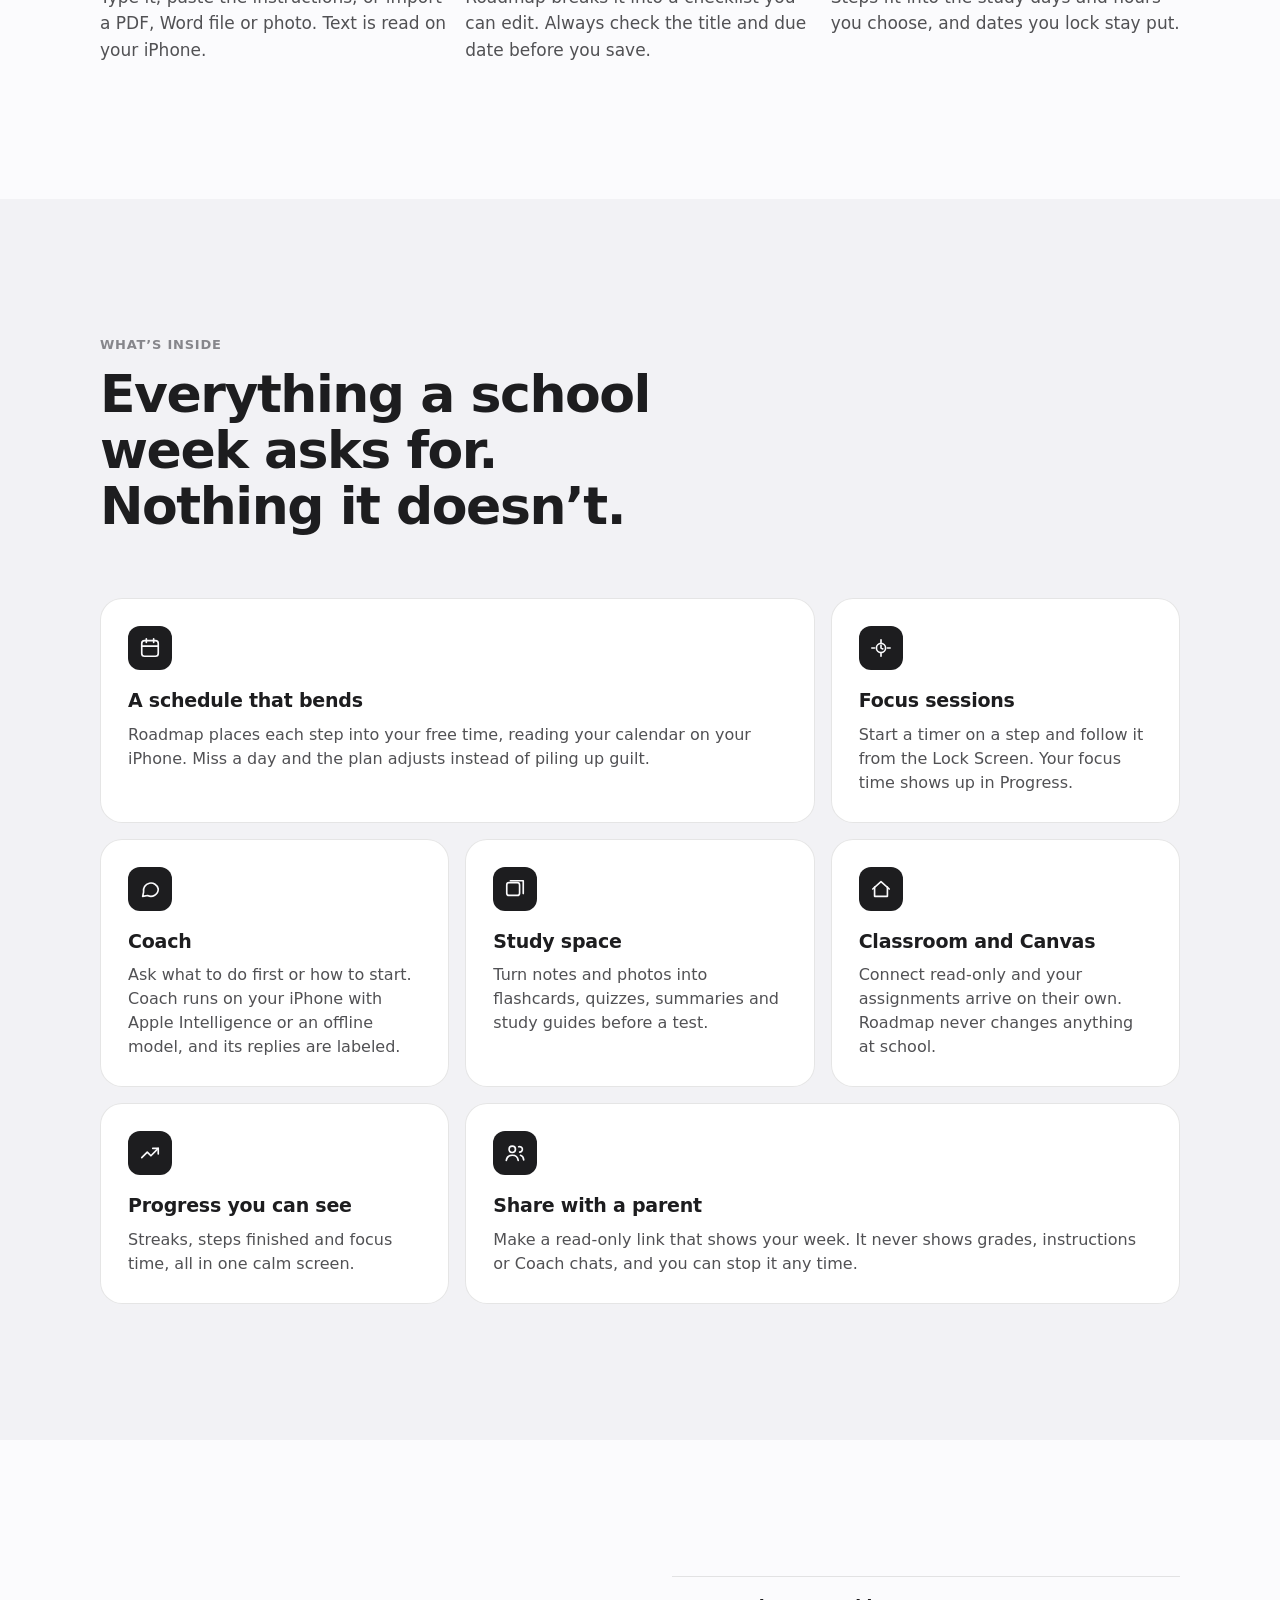
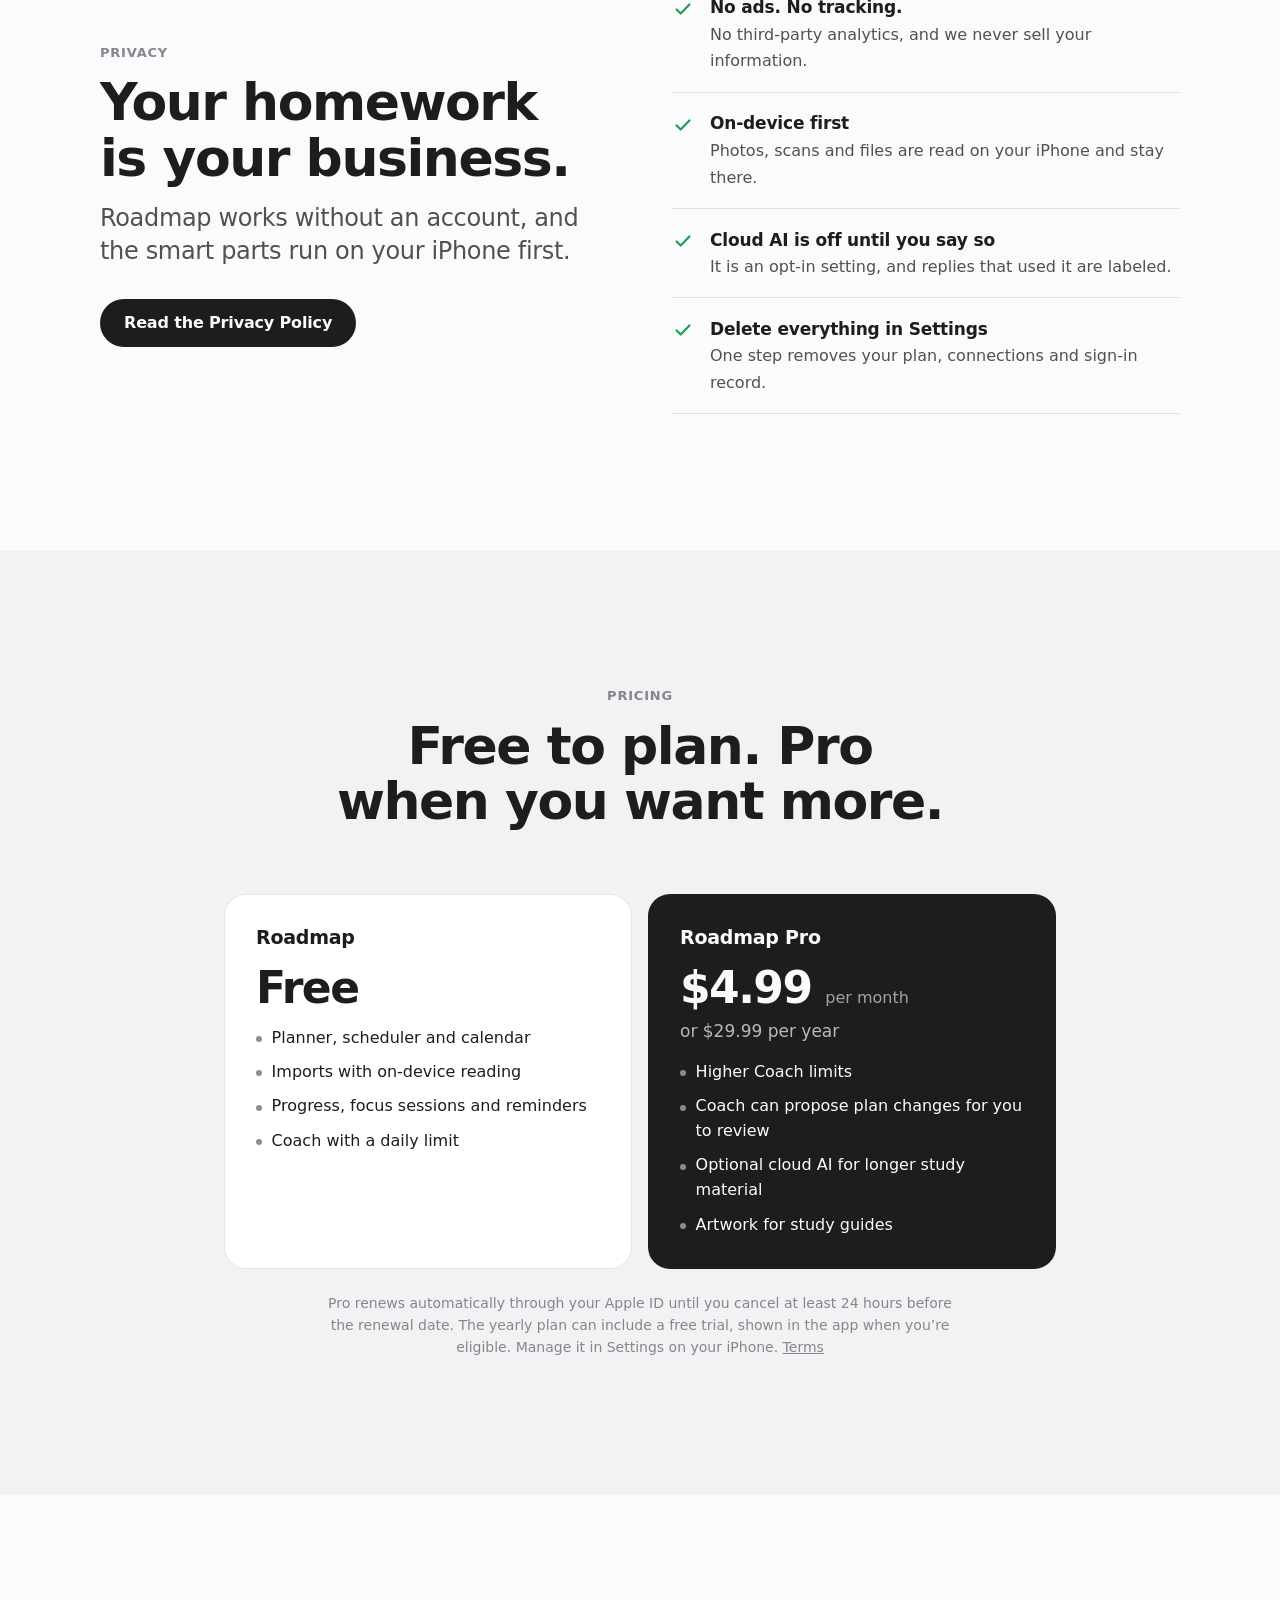
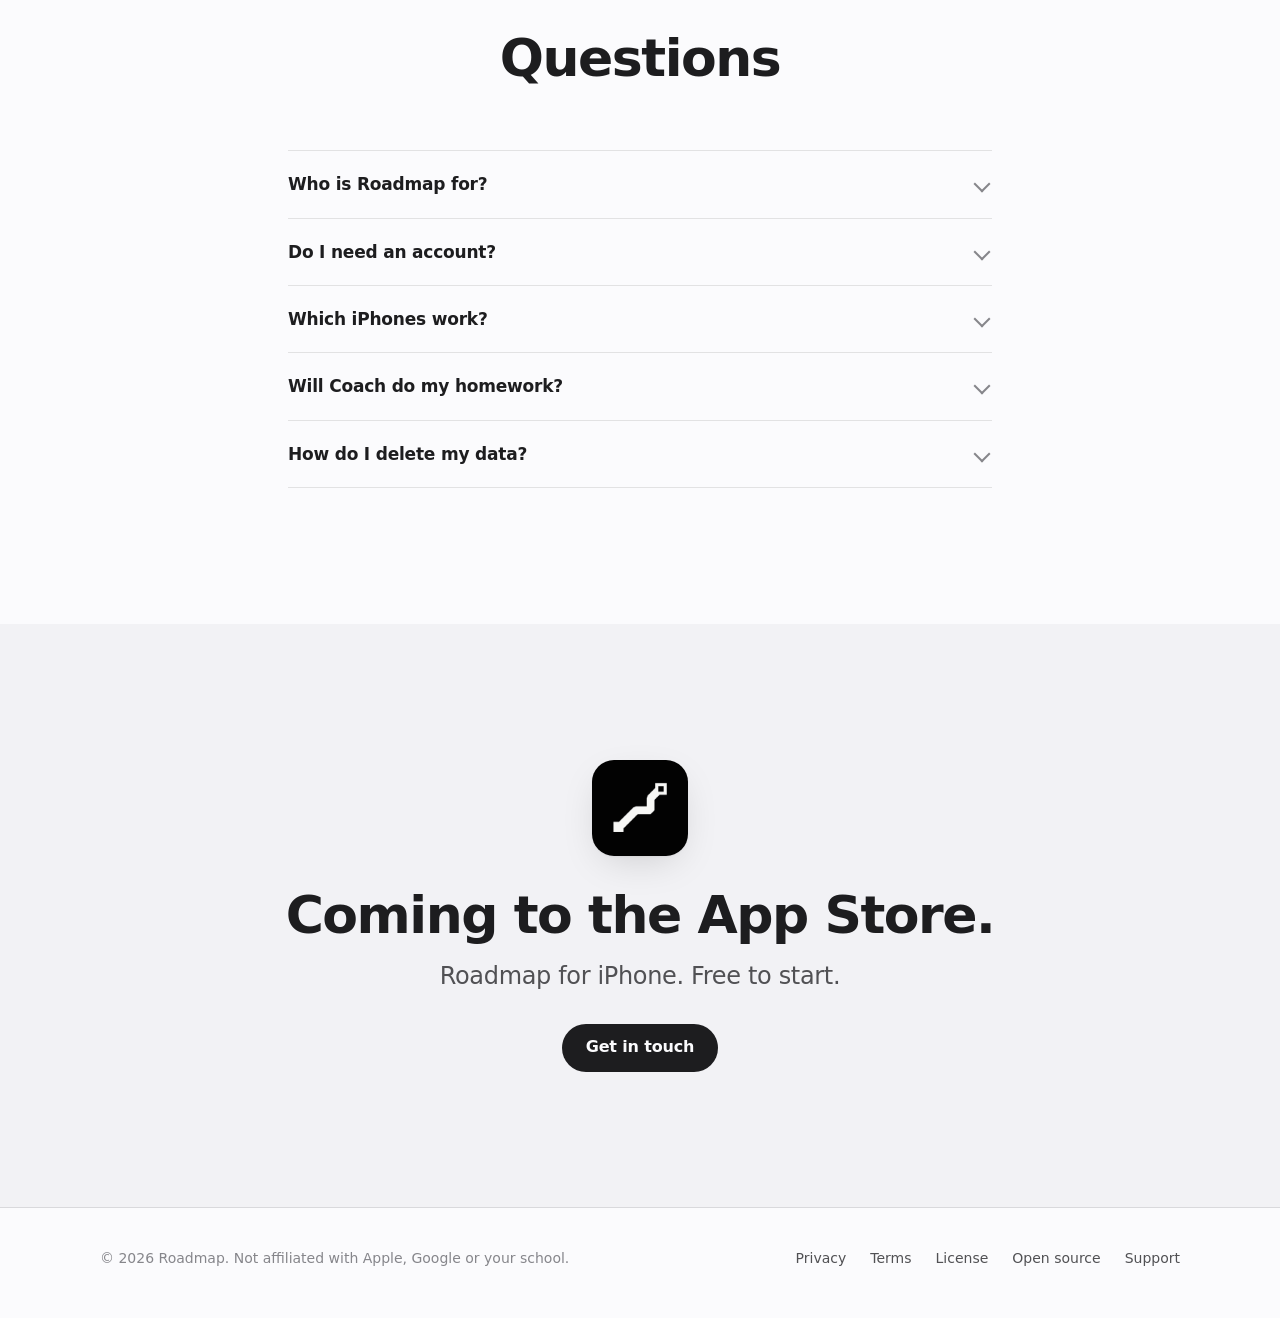
==== commit 941f6da0: "Add license agreement page and App Store Connect text Co-Authored-By: Claude Sonnet 5.5 <noreply@ant" ====
--- a/index.html
+++ b/index.html
@@ -191,7 +191,7 @@
 <footer>
   <div class="wrap">
     <span>© 2026 Roadmap. Not affiliated with Apple, Google or your school.</span>
-    <nav aria-label="Footer"><a href="./privacy/">Privacy</a><a href="./terms/">Terms</a><a href="./licenses/">Licenses</a><a href="./support/">Support</a></nav>
+    <nav aria-label="Footer"><a href="./privacy/">Privacy</a><a href="./terms/">Terms</a><a href="./eula/">License</a><a href="./licenses/">Open source</a><a href="./support/">Support</a></nav>
   </div>
 </footer>
 <script src="./assets/config.js"></script>
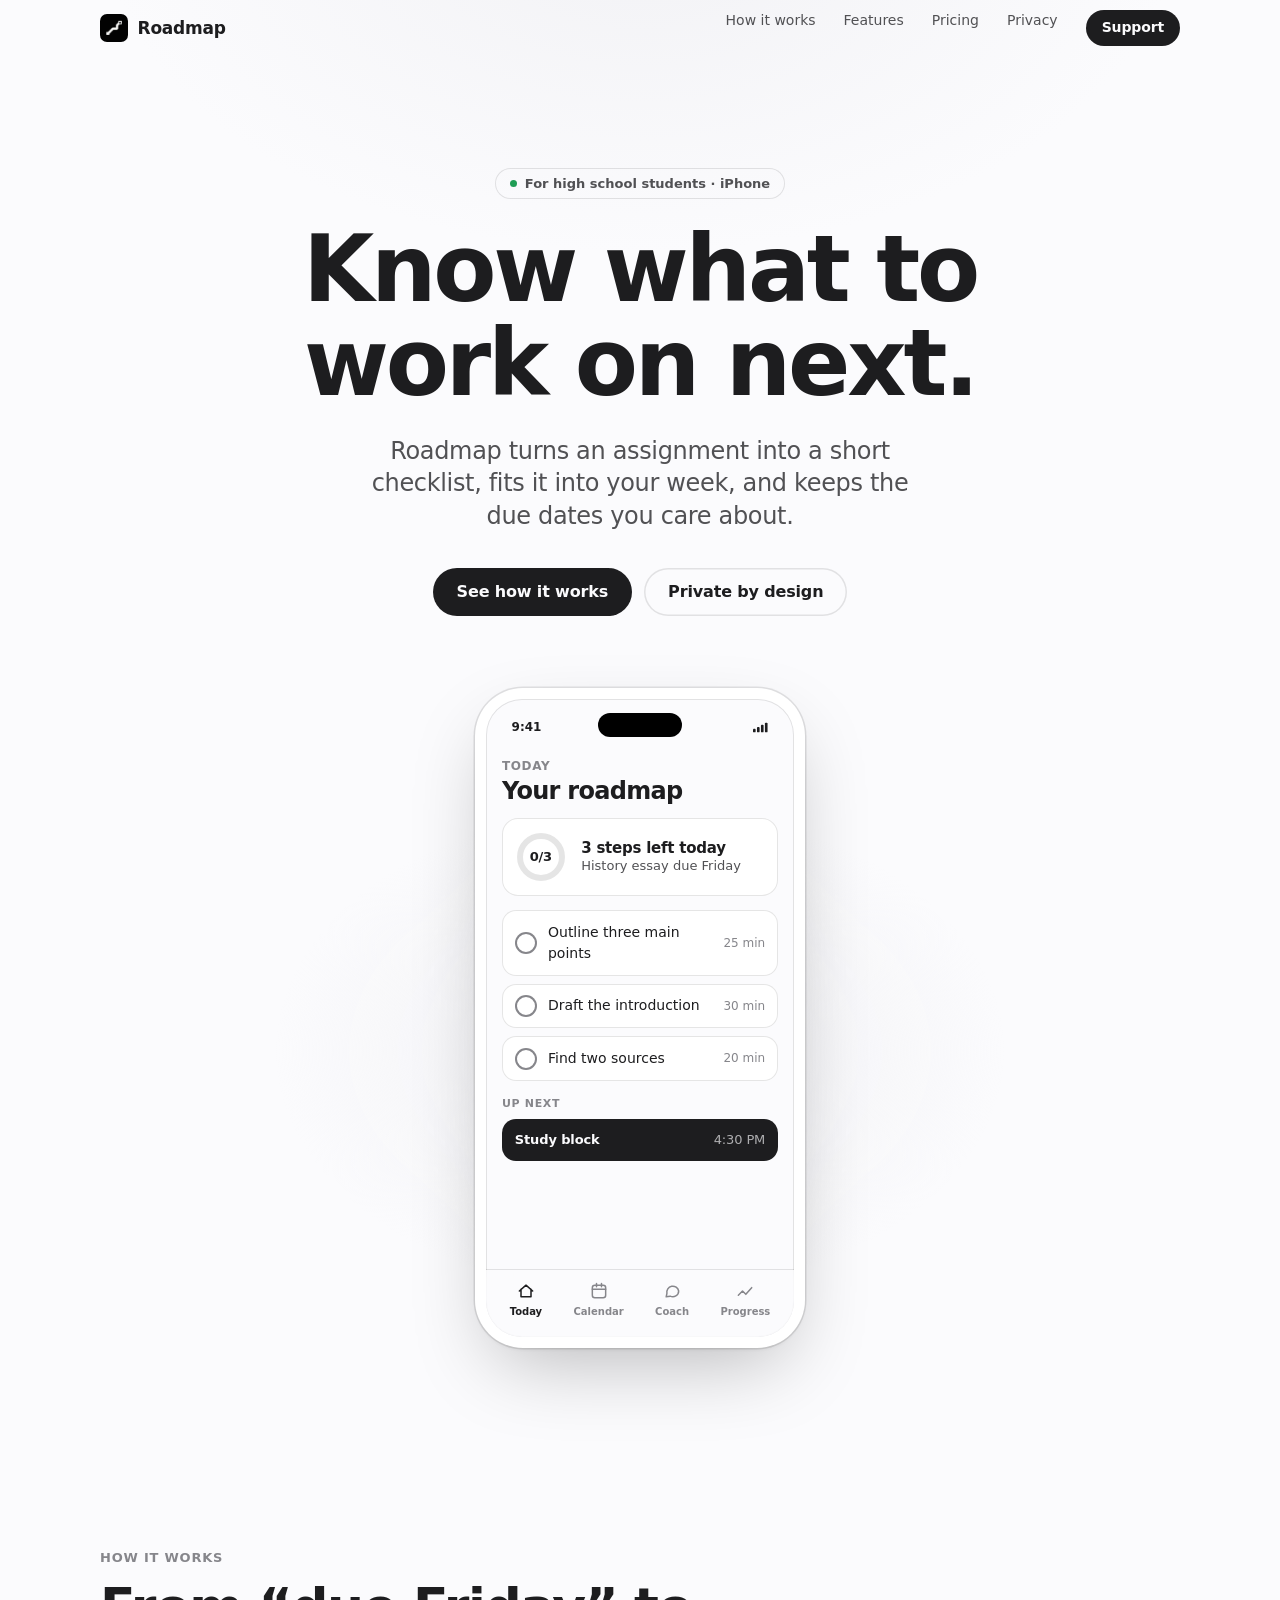
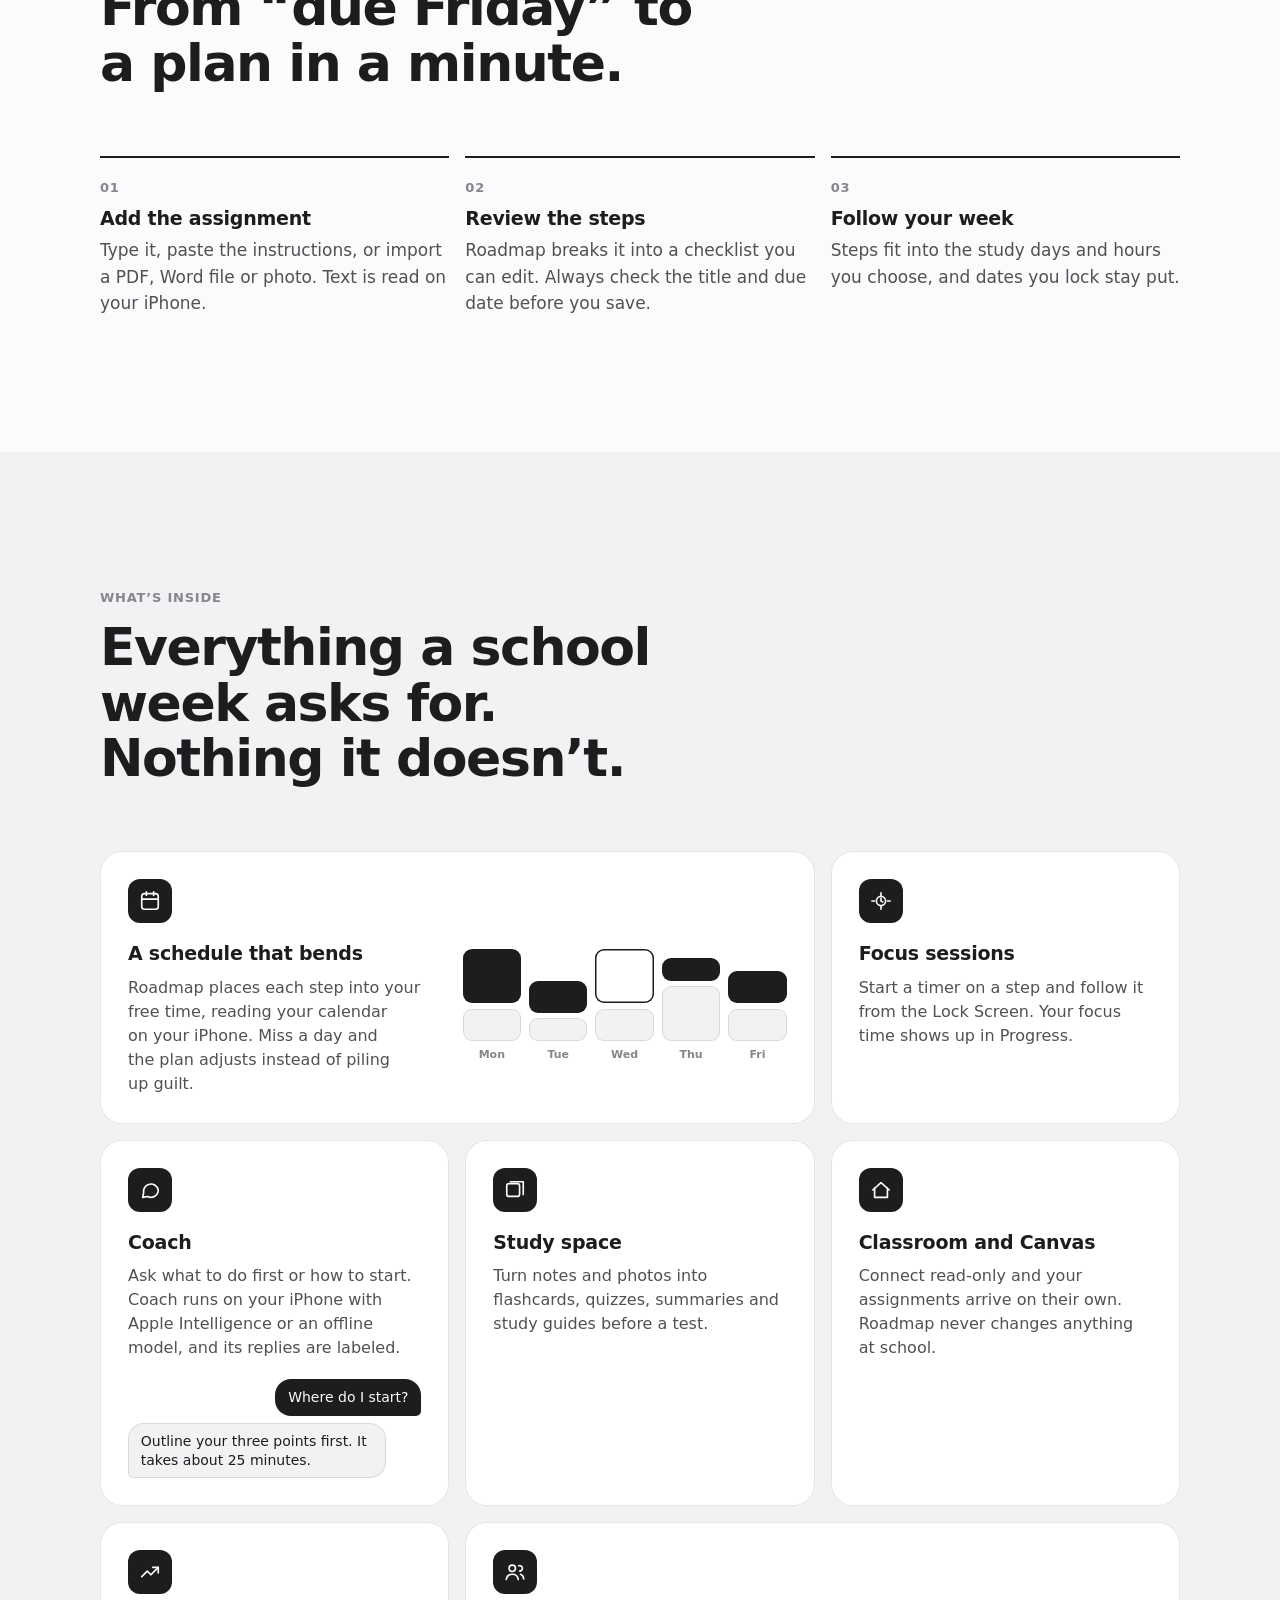
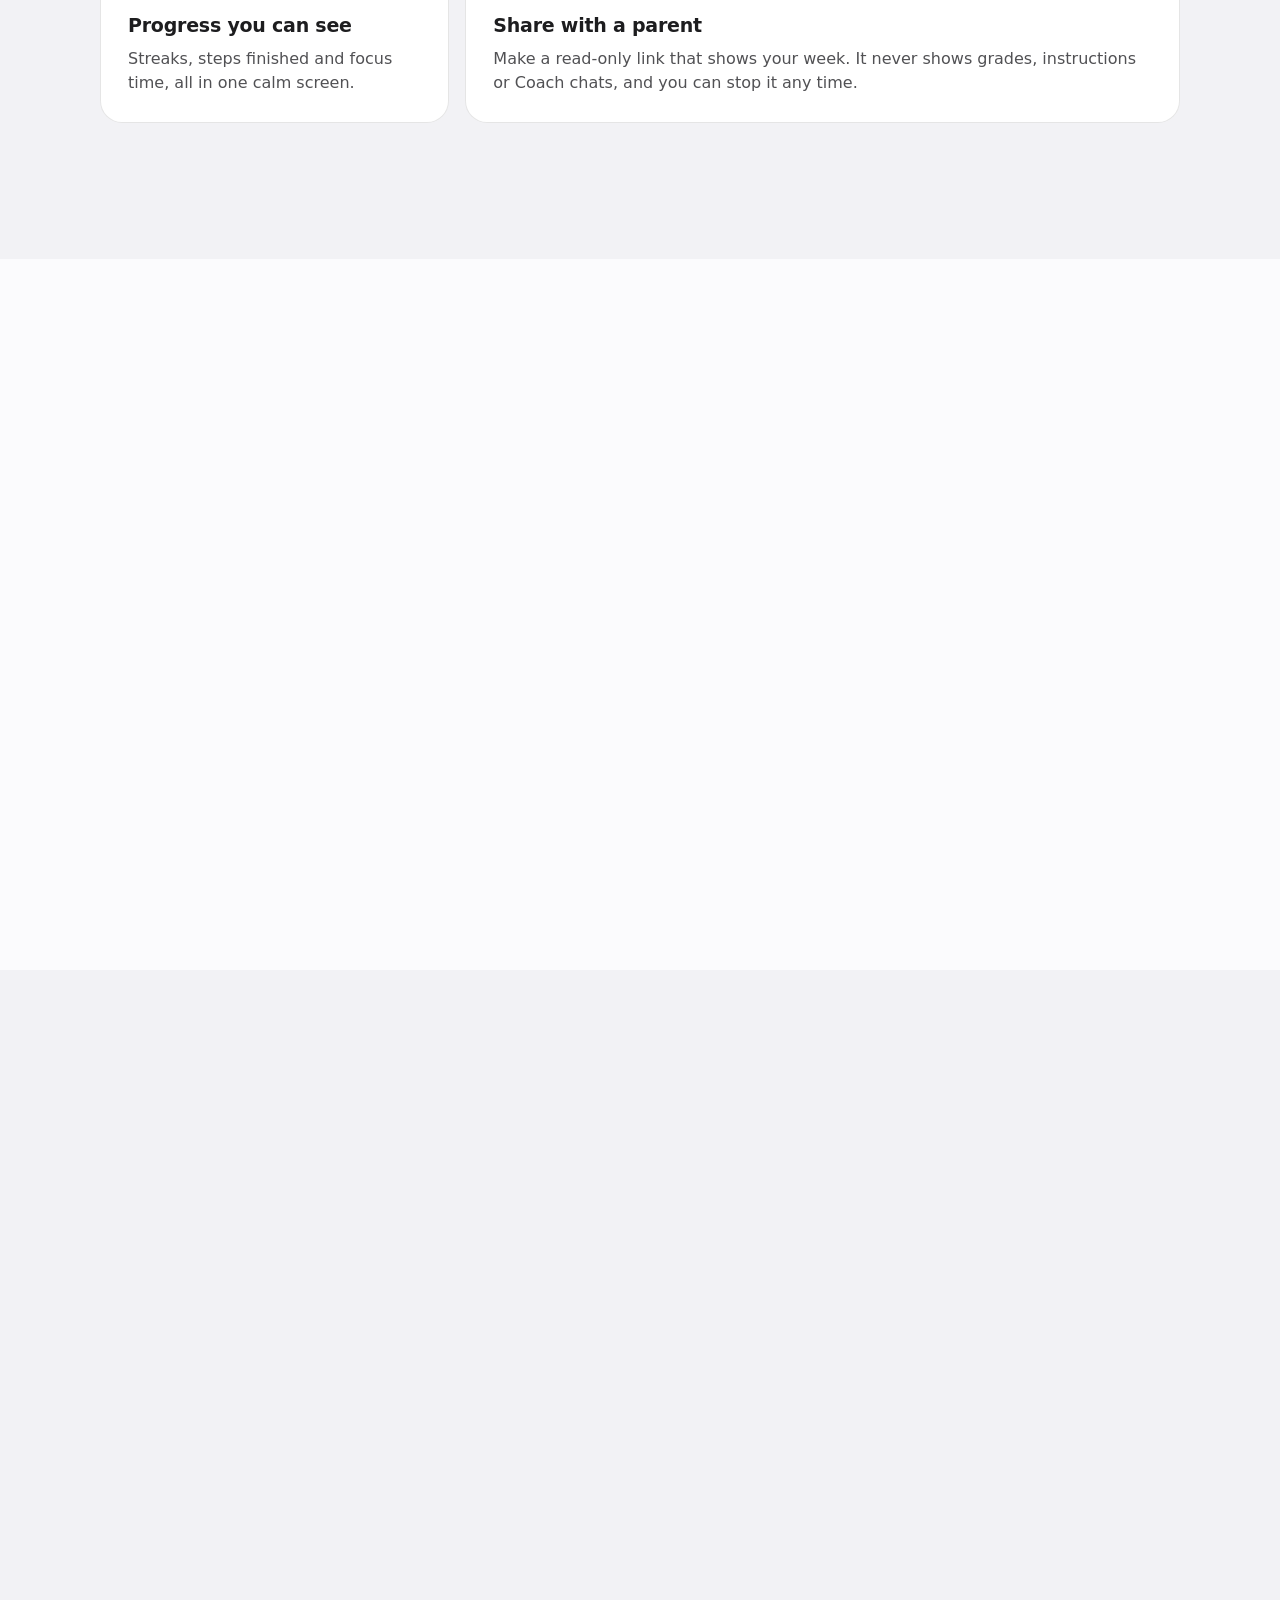
==== commit 0e05a3d7: "Polish: spring motion, richer phone and bento visuals, faster loading Co-Authored-By: Claude Sonnet " ====
--- a/index.html
+++ b/index.html
@@ -10,9 +10,11 @@
 <meta property="og:title" content="Roadmap: know what to work on next">
 <meta property="og:description" content="Roadmap turns an assignment into a short checklist, fits it into your week, and keeps your due dates. For high school students on iPhone.">
 <meta property="og:type" content="website">
+<meta property="og:image" content="https://carboy285.github.io/roadmap-site/assets/icon-512.png">
+<meta name="twitter:card" content="summary">
 <link rel="icon" type="image/png" href="./assets/favicon.png">
 <link rel="apple-touch-icon" href="./assets/apple-touch-icon.png">
-<link rel="stylesheet" href="./assets/site.css">
+<style> :root{--bg: #fbfbfd;--bg-2: #f2f2f5;--card: #ffffff;--ink: #1d1d1f;--ink-2: #515154;--ink-3: #86868b;--line: rgba(0,0,0,0.1);--glass: rgba(251,251,253,0.72);--done: #1f9d55;--shadow: 0 1px 2px rgba(0,0,0,0.04),0 12px 40px -12px rgba(0,0,0,0.18);--ease: cubic-bezier(0.22,1,0.36,1);--spring: linear(0,0.0476,0.1527,0.2777,0.402,0.5154,0.6135,0.6957,0.7628,0.8167,0.8594,0.8927,0.9186,0.9385,0.9537,0.9653,0.9741,0.9807,0.9856,0.9894,0.9921,0.9942,0.9957,0.9968,0.9977,0.9983,0.9987,0.9991,0.9993,0.9995,0.9996,0.9997,0.9998,0.9999,1);--spring-bounce: linear(0,0.0496,0.1645,0.3064,0.4511,0.5842,0.6985,0.7917,0.8642,0.9182,0.9567,0.9828,0.9994,1.009,1.0137,1.0151,1.0146,1.013,1.0109,1.0086,1.0066,1.0048,1.0034,1.0022,1.0013,1.0007,1.0003,1,0.9999,0.9998,1);--radius: 22px;--max: 1080px;color-scheme: light dark;}@media (prefers-color-scheme: dark){:root{--bg: #000000;--bg-2: #0d0d0f;--card: #1c1c1e;--ink: #f5f5f7;--ink-2: #a1a1a6;--ink-3: #6e6e73;--line: rgba(255,255,255,0.14);--glass: rgba(0,0,0,0.66);--done: #32d74b;--shadow: 0 1px 2px rgba(0,0,0,0.4),0 20px 50px -16px rgba(0,0,0,0.8);}}*{box-sizing: border-box;margin: 0;}html{-webkit-text-size-adjust: 100%;scroll-behavior: smooth;scroll-padding-top: 5rem;}body{background: var(--bg);color: var(--ink);font: 1.0625rem/1.55 -apple-system,BlinkMacSystemFont,"SF Pro Text",system-ui,"Segoe UI",sans-serif;-webkit-font-smoothing: antialiased;text-rendering: optimizeLegibility;}img,svg{display: block;max-width: 100%;}a{color: inherit;}:focus-visible{outline: 3px solid var(--ink);outline-offset: 3px;border-radius: 8px;}.wrap{width: min(var(--max),100% - 3rem);margin-inline: auto;}.display{font-size: clamp(2.75rem,8vw,5.75rem);line-height: 1.02;letter-spacing: -0.035em;font-weight: 700;font-optical-sizing: auto;text-wrap: balance;}h2.title{font-size: clamp(2rem,5vw,3.25rem);line-height: 1.07;letter-spacing: -0.028em;font-weight: 700;text-wrap: balance;}h3{font-size: 1.1875rem;line-height: 1.25;letter-spacing: -0.012em;font-weight: 650;}.lede{font-size: clamp(1.1875rem,2.4vw,1.5rem);line-height: 1.35;letter-spacing: -0.014em;color: var(--ink-2);text-wrap: pretty;}.eyebrow{font-size: 0.8125rem;font-weight: 600;letter-spacing: 0.06em;text-transform: uppercase;color: var(--ink-3);}.nav{position: sticky;top: 0;z-index: 50;background: transparent;transition: background 300ms var(--ease),box-shadow 300ms var(--ease);}.nav.scrolled{background: var(--glass);-webkit-backdrop-filter: blur(22px) saturate(180%);backdrop-filter: blur(22px) saturate(180%);box-shadow: 0 1px 0 var(--line);}.nav .wrap{display: flex;align-items: center;justify-content: space-between;height: 3.5rem;}.brand{display: flex;align-items: center;gap: 0.6rem;font-weight: 650;letter-spacing: -0.015em;text-decoration: none;}.brand img{width: 28px;height: 28px;border-radius: 7px;}.nav ul{display: flex;gap: 1.75rem;list-style: none;padding: 0;font-size: 0.875rem;}.nav ul a{text-decoration: none;color: var(--ink-2);transition: color 120ms;}.nav ul a:hover,.nav ul a[aria-current]{color: var(--ink);}.nav ul a.btn,.nav ul a.btn:hover{color: var(--bg);}@media (max-width: 640px){.nav ul li:not(:last-child){display: none;}}.btn{display: inline-flex;align-items: center;justify-content: center;gap: 0.5rem;min-height: 3rem;padding: 0 1.5rem;border-radius: 999px;background: var(--ink);color: var(--bg);font: inherit;font-size: 1rem;font-weight: 600;letter-spacing: -0.01em;text-decoration: none;border: 0;cursor: pointer;transition: transform 120ms var(--ease),opacity 120ms;-webkit-tap-highlight-color: transparent;}.btn:hover{opacity: 0.88;}.btn:active{transform: scale(0.96);opacity: 1;}.btn.ghost{background: transparent;color: var(--ink);box-shadow: inset 0 0 0 1.5px var(--line);}.btn.sm{min-height: 2.25rem;padding: 0 1rem;font-size: 0.875rem;}.hero{padding: clamp(3.5rem,9vw,7rem) 0 clamp(2rem,5vw,4rem);text-align: center;overflow-x: clip;}.hero .lede{max-width: 36ch;margin: 1.5rem auto 0;}.hero .cta{display: flex;flex-wrap: wrap;gap: 0.75rem;justify-content: center;margin-top: 2.25rem;}.badge{display: inline-flex;align-items: center;gap: 0.5rem;padding: 0.35rem 0.9rem;border-radius: 999px;font-size: 0.8125rem;font-weight: 600;color: var(--ink-2);box-shadow: inset 0 0 0 1px var(--line);margin-bottom: 1.5rem;}.badge i{width: 7px;height: 7px;border-radius: 50%;background: var(--done);}.stage{margin-top: clamp(2.5rem,6vw,4.5rem);display: grid;place-items: center;position: relative;}.stage::before{content: "";position: absolute;inset: 20% 8% 0;background: radial-gradient(60% 60% at 50% 40%,var(--bg-2),transparent 75%);z-index: -1;}.phone{width: min(330px,82vw);aspect-ratio: 9 / 18;background: var(--card);border-radius: 48px;padding: 11px;box-shadow: 0 0 0 1.5px var(--line),0 2px 4px rgba(0,0,0,.05),0 30px 80px -20px rgba(0,0,0,.28);margin-bottom: 0;text-align: left;will-change: transform;}.screen{position: relative;height: 100%;border-radius: 36px;background: var(--bg);padding: 0.9rem 1rem 0;overflow: hidden;box-shadow: inset 0 0 0 1px var(--line);}.island{width: 84px;height: 24px;border-radius: 99px;background: #000;margin: 0 auto 0.5rem;}.status{display: flex;justify-content: space-between;align-items: center;font-size: 0.75rem;font-weight: 600;padding: 0 0.6rem;margin: -1.9rem 0 1.1rem;height: 1.5rem;}.status svg{width: 15px;height: 11px;fill: var(--ink);}.next{margin-top: 0.9rem;font-size: 0.8125rem;}.next .eyebrow{font-size: 0.6875rem;margin-bottom: 0.4rem;}.next div{display: flex;justify-content: space-between;padding: 0.7rem 0.8rem;border-radius: 14px;background: var(--ink);color: var(--bg);font-weight: 600;letter-spacing: -0.01em;}.next span{opacity: 0.65;font-weight: 500;}.tabs{position: absolute;left: 0;right: 0;bottom: 0;display: flex;justify-content: space-around;padding: 0.7rem 0.5rem 1.1rem;background: var(--glass);-webkit-backdrop-filter: blur(18px) saturate(180%);backdrop-filter: blur(18px) saturate(180%);box-shadow: 0 -1px 0 var(--line);font-size: 0.625rem;font-weight: 600;color: var(--ink-3);}.tabs span{display: grid;justify-items: center;gap: 0.2rem;}.tabs svg{width: 20px;height: 20px;stroke: currentColor;fill: none;stroke-width: 1.8;stroke-linecap: round;stroke-linejoin: round;}.tabs .on{color: var(--ink);}.screen .date{font-size: 0.75rem;font-weight: 600;letter-spacing: 0.05em;text-transform: uppercase;color: var(--ink-3);}.screen h4{font-size: 1.5rem;letter-spacing: -0.03em;line-height: 1.1;margin: 0.15rem 0 0.9rem;}.ring-row{display: flex;align-items: center;gap: 0.9rem;padding: 0.8rem;border-radius: 16px;background: var(--card);box-shadow: inset 0 0 0 1px var(--line);}.ring{position: relative;width: 52px;height: 52px;flex: none;}.ring svg{width: 100%;height: 100%;transform: rotate(-90deg);}.ring circle{fill: none;stroke-width: 6;}.ring .track{stroke: var(--line);}.ring .fill{stroke: var(--ink);stroke-linecap: round;transition: stroke-dashoffset 600ms var(--ease);}.ring b{position: absolute;inset: 0;display: grid;place-items: center;font-size: 0.8125rem;letter-spacing: -0.02em;}.ring-row p{font-size: 0.8125rem;line-height: 1.3;color: var(--ink-2);}.ring-row p strong{display: block;color: var(--ink);font-size: 0.9375rem;letter-spacing: -0.015em;}.steps{list-style: none;padding: 0;margin-top: 0.9rem;display: grid;gap: 0.5rem;}.step{display: flex;align-items: center;gap: 0.7rem;width: 100%;padding: 0.7rem 0.8rem;border: 0;border-radius: 14px;background: var(--card);box-shadow: inset 0 0 0 1px var(--line);color: var(--ink);font: inherit;font-size: 0.875rem;text-align: left;cursor: pointer;transition: transform 120ms var(--ease);-webkit-tap-highlight-color: transparent;}.step:active{transform: scale(0.97);}.step .box{width: 22px;height: 22px;border-radius: 50%;flex: none;box-shadow: inset 0 0 0 2px var(--ink-3);display: grid;place-items: center;transition: background 200ms,box-shadow 200ms;}.step .box svg{width: 12px;height: 12px;stroke: var(--bg);stroke-width: 3.4;fill: none;stroke-linecap: round;stroke-linejoin: round;stroke-dasharray: 20;stroke-dashoffset: 20;transition: stroke-dashoffset 280ms var(--ease) 60ms;}.step[aria-pressed="true"] .box{background: var(--done);box-shadow: none;}.step[aria-pressed="true"] .box svg{stroke: #fff;stroke-dashoffset: 0;}.step[aria-pressed="true"] .t{color: var(--ink-3);text-decoration: line-through;text-decoration-color: var(--ink-3);}.step small{margin-left: auto;color: var(--ink-3);font-size: 0.75rem;white-space: nowrap;}.hint{margin-top: 1rem;font-size: 0.8125rem;color: var(--ink-3);}section{padding: clamp(4.5rem,11vw,8.5rem) 0;}.head{max-width: 40rem;margin-bottom: clamp(2.5rem,6vw,4rem);}.head .lede{margin-top: 1rem;}.head .eyebrow{margin-bottom: 0.75rem;}.center{text-align: center;margin-inline: auto;}.alt{background: var(--bg-2);}.grid{display: grid;gap: 1rem;grid-template-columns: repeat(auto-fit,minmax(min(100%,17rem),1fr));}.card{background: var(--card);border-radius: var(--radius);padding: 1.75rem;box-shadow: inset 0 0 0 1px var(--line);display: flex;flex-direction: column;gap: 0.6rem;}.card p{color: var(--ink-2);font-size: 1rem;line-height: 1.5;text-wrap: pretty;}.card .ico{width: 44px;height: 44px;border-radius: 12px;display: grid;place-items: center;background: var(--ink);color: var(--bg);margin-bottom: 0.6rem;}.card .ico svg{width: 22px;height: 22px;stroke: currentColor;fill: none;stroke-width: 1.8;stroke-linecap: round;stroke-linejoin: round;}.card.wide{grid-column: 1 / -1;}@media (min-width: 900px){.card.wide{grid-column: span 2;}}.flow{display: grid;gap: 1rem;grid-template-columns: repeat(auto-fit,minmax(min(100%,15rem),1fr));counter-reset: n;}.flow li{list-style: none;counter-increment: n;padding-top: 1.25rem;border-top: 2px solid var(--ink);}.flow li::before{content: "0" counter(n);display: block;font-size: 0.8125rem;font-weight: 700;color: var(--ink-3);letter-spacing: 0.06em;margin-bottom: 0.6rem;}.flow p{color: var(--ink-2);margin-top: 0.4rem;}.flow{padding: 0;}.privacy{display: grid;gap: clamp(2rem,5vw,4rem);grid-template-columns: repeat(auto-fit,minmax(min(100%,22rem),1fr));align-items: center;}.facts{list-style: none;padding: 0;display: grid;gap: 0;}.facts li{display: flex;gap: 1rem;padding: 1.1rem 0;border-top: 1px solid var(--line);}.facts li:last-child{border-bottom: 1px solid var(--line);}.facts svg{width: 22px;height: 22px;flex: none;margin-top: 0.2rem;stroke: var(--done);fill: none;stroke-width: 2.4;stroke-linecap: round;stroke-linejoin: round;}.facts strong{display: block;letter-spacing: -0.01em;}.facts span{color: var(--ink-2);font-size: 1rem;}.plans{display: grid;gap: 1rem;grid-template-columns: repeat(auto-fit,minmax(min(100%,19rem),1fr));max-width: 52rem;margin-inline: auto;}.plan{background: var(--card);border-radius: var(--radius);padding: 2rem;box-shadow: inset 0 0 0 1px var(--line);display: flex;flex-direction: column;gap: 1rem;}.plan.pro{background: var(--ink);color: var(--bg);box-shadow: none;}.plan .price{font-size: 2.75rem;line-height: 1;letter-spacing: -0.035em;font-weight: 700;}.plan .price small{font-size: 1rem;font-weight: 500;letter-spacing: 0;opacity: 0.6;}.plan ul{list-style: none;padding: 0;display: grid;gap: 0.6rem;font-size: 1rem;}.plan li{display: flex;gap: 0.6rem;}.plan li::before{content: "";width: 6px;height: 6px;border-radius: 50%;background: currentColor;opacity: 0.5;margin-top: 0.65rem;flex: none;}.fine{text-align: center;color: var(--ink-3);font-size: 0.875rem;max-width: 40rem;margin: 1.5rem auto 0;text-wrap: pretty;}.faq{max-width: 44rem;margin-inline: auto;}details{border-top: 1px solid var(--line);}details:last-child{border-bottom: 1px solid var(--line);}summary{list-style: none;cursor: pointer;padding: 1.25rem 0;font-weight: 600;letter-spacing: -0.012em;display: flex;justify-content: space-between;gap: 1rem;align-items: center;}summary::-webkit-details-marker{display: none;}summary::after{content: "";width: 10px;height: 10px;border-right: 2px solid var(--ink-3);border-bottom: 2px solid var(--ink-3);transform: rotate(45deg);transition: transform 280ms var(--ease);flex: none;margin-right: 4px;}details[open] summary::after{transform: rotate(-135deg);}details p{padding: 0 0 1.4rem;color: var(--ink-2);max-width: 40rem;text-wrap: pretty;}.closer{text-align: center;}.closer .icon{width: 96px;height: 96px;margin: 0 auto 2rem;border-radius: 22px;box-shadow: var(--shadow);}.closer .lede{margin: 1rem auto 2rem;max-width: 30ch;}footer{padding: 2.5rem 0 3rem;font-size: 0.875rem;color: var(--ink-3);box-shadow: 0 -1px 0 var(--line);}footer .wrap{display: flex;flex-wrap: wrap;justify-content: space-between;gap: 1rem 2rem;}footer nav{display: flex;flex-wrap: wrap;gap: 0.5rem 1.5rem;}footer a{text-decoration: none;color: var(--ink-2);}footer a:hover{color: var(--ink);text-decoration: underline;}.doc{max-width: 42rem;margin-inline: auto;padding: clamp(3rem,8vw,6rem) 0;}.doc h1{font-size: clamp(2.25rem,6vw,3.5rem);line-height: 1.04;letter-spacing: -0.035em;font-weight: 700;text-wrap: balance;}.doc .meta{color: var(--ink-3);margin: 0.75rem 0 2.5rem;}.doc h2{font-size: 1.5rem;line-height: 1.2;letter-spacing: -0.022em;margin: 2.75rem 0 0.75rem;}.doc p,.doc li{color: var(--ink-2);text-wrap: pretty;}.doc p{margin-bottom: 1rem;}.doc ul{padding-left: 1.25rem;margin-bottom: 1rem;display: grid;gap: 0.6rem;}.doc strong{color: var(--ink);font-weight: 600;}.doc a{text-underline-offset: 3px;}.doc .toc{display: flex;flex-wrap: wrap;gap: 0.5rem;margin: 0 0 2.5rem;}.doc .toc a{text-decoration: none;font-size: 0.875rem;padding: 0.4rem 0.9rem;border-radius: 99px;box-shadow: inset 0 0 0 1px var(--line);color: var(--ink-2);}.doc .toc a[aria-current]{background: var(--ink);color: var(--bg);box-shadow: none;}.js .reveal{opacity: 0;transform: translateY(18px);transition: opacity 700ms var(--ease),transform 700ms var(--ease);transition-delay: var(--d,0ms);}.js .reveal.in{opacity: 1;transform: none;}html{scroll-behavior: smooth;}body{overflow-x: clip;}section + section,footer{content-visibility: auto;contain-intrinsic-size: auto 720px;}.hero{position: relative;}.hero::before{content: "";position: absolute;inset: -10% -10% auto;height: 70%;z-index: -1;pointer-events: none;background: radial-gradient(50% 50% at 50% 0%,var(--bg-2),transparent 70%);}.stage::before{inset: 10% 0 0;background: radial-gradient(45% 55% at 50% 50%,var(--bg-2),transparent 75%);}.hero .display{animation: arrive 900ms var(--spring) both;}.hero .lede{animation: arrive 900ms var(--spring) 90ms both;}.hero .cta,.hero .badge{animation: arrive 900ms var(--spring) 160ms both;}.stage{animation: arrive 1100ms var(--spring) 240ms both;}@keyframes arrive{from{opacity: 0;transform: translateY(24px);}}@supports (animation-timeline: scroll()){.phone{animation: drift linear both;animation-timeline: scroll(root);animation-range: 0 60vh;}@keyframes drift{to{transform: translateY(-36px) scale(0.97);}}}.card{transition: transform 500ms var(--spring),box-shadow 300ms;}@media (hover: hover) and (pointer: fine){.card:hover{transform: translateY(-4px);box-shadow: inset 0 0 0 1px var(--line),var(--shadow);}}.card:active{transform: scale(0.985);transition-duration: 120ms;}.card.split{overflow: hidden;}.card.split .chat{margin-top: auto;padding-top: 0.6rem;}@media (min-width: 700px){.card.wide.split{flex-direction: row;align-items: center;gap: 2.5rem;}.card.wide.split > div:first-child{flex: 1;display: grid;gap: 0.6rem;}}.week{display: grid;grid-template-columns: repeat(5,1fr);gap: 0.5rem;flex: 1.1;width: 100%;min-height: 9.5rem;align-items: end;}.week div{display: grid;gap: 0.35rem;align-content: end;font-size: 0.6875rem;font-weight: 600;color: var(--ink-3);text-align: center;}.week i{display: block;border-radius: 9px;background: var(--bg-2);box-shadow: inset 0 0 0 1px var(--line);}.week i.a{height: 2rem;}.week i.b{height: 3.4rem;}.week i.c{height: 1.4rem;}.week i.on{background: var(--ink);box-shadow: none;}.week i.lock{background: transparent;box-shadow: inset 0 0 0 1.5px var(--ink);}.chat{display: grid;gap: 0.45rem;font-size: 0.875rem;line-height: 1.35;}.chat span{padding: 0.55rem 0.8rem;border-radius: 16px;max-width: 88%;}.chat .me{justify-self: end;background: var(--ink);color: var(--bg);border-bottom-right-radius: 5px;}.chat .ai{background: var(--bg-2);color: var(--ink);border-bottom-left-radius: 5px;box-shadow: inset 0 0 0 1px var(--line);}.js .reveal{transition: opacity 600ms var(--ease),transform 900ms var(--spring);transition-delay: var(--d,0ms);}.btn{transition: transform 400ms var(--spring),opacity 120ms;}.btn:active{transition-duration: 90ms;}.step{transition: transform 400ms var(--spring);}.step:active{transition-duration: 90ms;}.step .box{transition: background 200ms,box-shadow 200ms,transform 500ms var(--spring-bounce);}.step[aria-pressed="true"] .box{animation: pop 500ms var(--spring-bounce);}@keyframes pop{from{transform: scale(0.7);}}summary{transition: color 120ms;}summary:hover{color: var(--ink-2);}details > p{animation: arrive 500ms var(--spring) both;}@media (prefers-reduced-motion: reduce){.hero .display,.hero .lede,.hero .cta,.hero .badge,.stage,details > p,.step[aria-pressed="true"] .box{animation: none;}.phone{animation: none;}.card,.card:hover,.card:active{transform: none;}html{scroll-behavior: auto;}.js .reveal{transform: none;transition: opacity 200ms;}.ring .fill,.step .box svg,summary::after{transition: none;}.btn:active,.step:active{transform: none;}}@media (prefers-reduced-transparency: reduce){.nav,.nav.scrolled{background: var(--bg);-webkit-backdrop-filter: none;backdrop-filter: none;}}@media (prefers-contrast: more){:root{--line: rgba(128,128,128,0.7);--ink-2: var(--ink);--ink-3: var(--ink-2);}}</style>
 </head>
 <body>
 <nav class="nav" aria-label="Main">
@@ -35,6 +37,7 @@
       <div class="phone">
         <div class="screen">
           <div class="island"></div>
+          <div class="status" aria-hidden="true"><span>9:41</span><svg viewBox="0 0 17 11"><rect x="0" y="7" width="3" height="4" rx="1"/><rect x="4.5" y="5" width="3" height="6" rx="1"/><rect x="9" y="2.5" width="3" height="8.5" rx="1"/><rect x="13.5" y="0" width="3" height="11" rx="1"/></svg></div>
           <p class="date">Today</p>
           <h4>Your roadmap</h4>
           <div class="ring-row">
@@ -49,6 +52,13 @@
             <li><button class="step" type="button" aria-pressed="false"><span class="box"><svg viewBox="0 0 12 12"><path d="M2 6.5l2.5 2.5L10 3"/></svg></span><span class="t">Draft the introduction</span><small>30 min</small></button></li>
             <li><button class="step" type="button" aria-pressed="false"><span class="box"><svg viewBox="0 0 12 12"><path d="M2 6.5l2.5 2.5L10 3"/></svg></span><span class="t">Find two sources</span><small>20 min</small></button></li>
           </ul>
+          <div class="next"><p class="eyebrow">Up next</p><div>Study block <span>4:30 PM</span></div></div>
+          <div class="tabs" aria-hidden="true">
+            <span class="on"><svg viewBox="0 0 24 24"><path d="M4 12l8-7 8 7M6 10v9h12v-9"/></svg>Today</span>
+            <span><svg viewBox="0 0 24 24"><rect x="4" y="5" width="16" height="15" rx="3"/><path d="M4 10h16M9 3v4M15 3v4"/></svg>Calendar</span>
+            <span><svg viewBox="0 0 24 24"><path d="M20 12a7 7 0 0 1-10.2 6.2L5 19l.9-4.2A7 7 0 1 1 20 12z"/></svg>Coach</span>
+            <span><svg viewBox="0 0 24 24"><path d="M4 17l5-5 4 4 7-8"/></svg>Progress</span>
+          </div>
         </div>
       </div>
     </div>
@@ -76,20 +86,30 @@
       <h2 class="title">Everything a school week asks for. Nothing it doesn’t.</h2>
     </div>
     <div class="grid">
-      <article class="card wide reveal">
-        <div class="ico"><svg viewBox="0 0 24 24"><rect x="3" y="4" width="18" height="17" rx="3"/><path d="M8 2v4M16 2v4M3 10h18"/></svg></div>
-        <h3>A schedule that bends</h3>
-        <p>Roadmap places each step into your free time, reading your calendar on your iPhone. Miss a day and the plan adjusts instead of piling up guilt.</p>
+      <article class="card wide split reveal">
+        <div>
+          <div class="ico"><svg viewBox="0 0 24 24"><rect x="3" y="4" width="18" height="17" rx="3"/><path d="M8 2v4M16 2v4M3 10h18"/></svg></div>
+          <h3>A schedule that bends</h3>
+          <p>Roadmap places each step into your free time, reading your calendar on your iPhone. Miss a day and the plan adjusts instead of piling up guilt.</p>
+        </div>
+        <div class="week" aria-hidden="true">
+          <div><i class="b on"></i><i class="a"></i>Mon</div>
+          <div><i class="a on"></i><i class="c"></i>Tue</div>
+          <div><i class="b lock"></i><i class="a"></i>Wed</div>
+          <div><i class="c on"></i><i class="b"></i>Thu</div>
+          <div><i class="a on"></i><i class="a"></i>Fri</div>
+        </div>
       </article>
       <article class="card reveal" style="--d:80ms">
         <div class="ico"><svg viewBox="0 0 24 24"><path d="M12 3v3M12 18v3M5 12H2M22 12h-3"/><circle cx="12" cy="12" r="5"/><path d="M12 9v3l2 1"/></svg></div>
         <h3>Focus sessions</h3>
         <p>Start a timer on a step and follow it from the Lock Screen. Your focus time shows up in Progress.</p>
       </article>
-      <article class="card reveal">
+      <article class="card split reveal">
         <div class="ico"><svg viewBox="0 0 24 24"><path d="M21 12a8 8 0 0 1-11.6 7.1L4 20l1-4.6A8 8 0 1 1 21 12z"/></svg></div>
         <h3>Coach</h3>
         <p>Ask what to do first or how to start. Coach runs on your iPhone with Apple Intelligence or an offline model, and its replies are labeled.</p>
+      <div class="chat" aria-hidden="true"><span class="me">Where do I start?</span><span class="ai">Outline your three points first. It takes about 25 minutes.</span></div>
       </article>
       <article class="card reveal" style="--d:80ms">
         <div class="ico"><svg viewBox="0 0 24 24"><rect x="3" y="5" width="14" height="14" rx="2.5"/><path d="M7 3h14v14"/></svg></div>
@@ -180,7 +200,7 @@
 
 <section class="alt closer">
   <div class="wrap reveal">
-    <img class="icon" src="assets/icon-512.png" alt="Roadmap app icon" width="96" height="96">
+    <img class="icon" src="assets/icon-192.png" alt="Roadmap app icon" width="96" height="96" loading="lazy" decoding="async">
     <h2 class="title">Coming to the App Store.</h2>
     <p class="lede">Roadmap for iPhone. Free to start.</p>
     <a class="btn" href="support/">Get in touch</a>
@@ -194,7 +214,7 @@
     <nav aria-label="Footer"><a href="./privacy/">Privacy</a><a href="./terms/">Terms</a><a href="./eula/">License</a><a href="./licenses/">Open source</a><a href="./support/">Support</a></nav>
   </div>
 </footer>
-<script src="./assets/config.js"></script>
-<script src="./assets/site.js"></script>
+<script src="./assets/config.js" defer></script>
+<script src="./assets/site.js" defer></script>
 </body>
 </html>
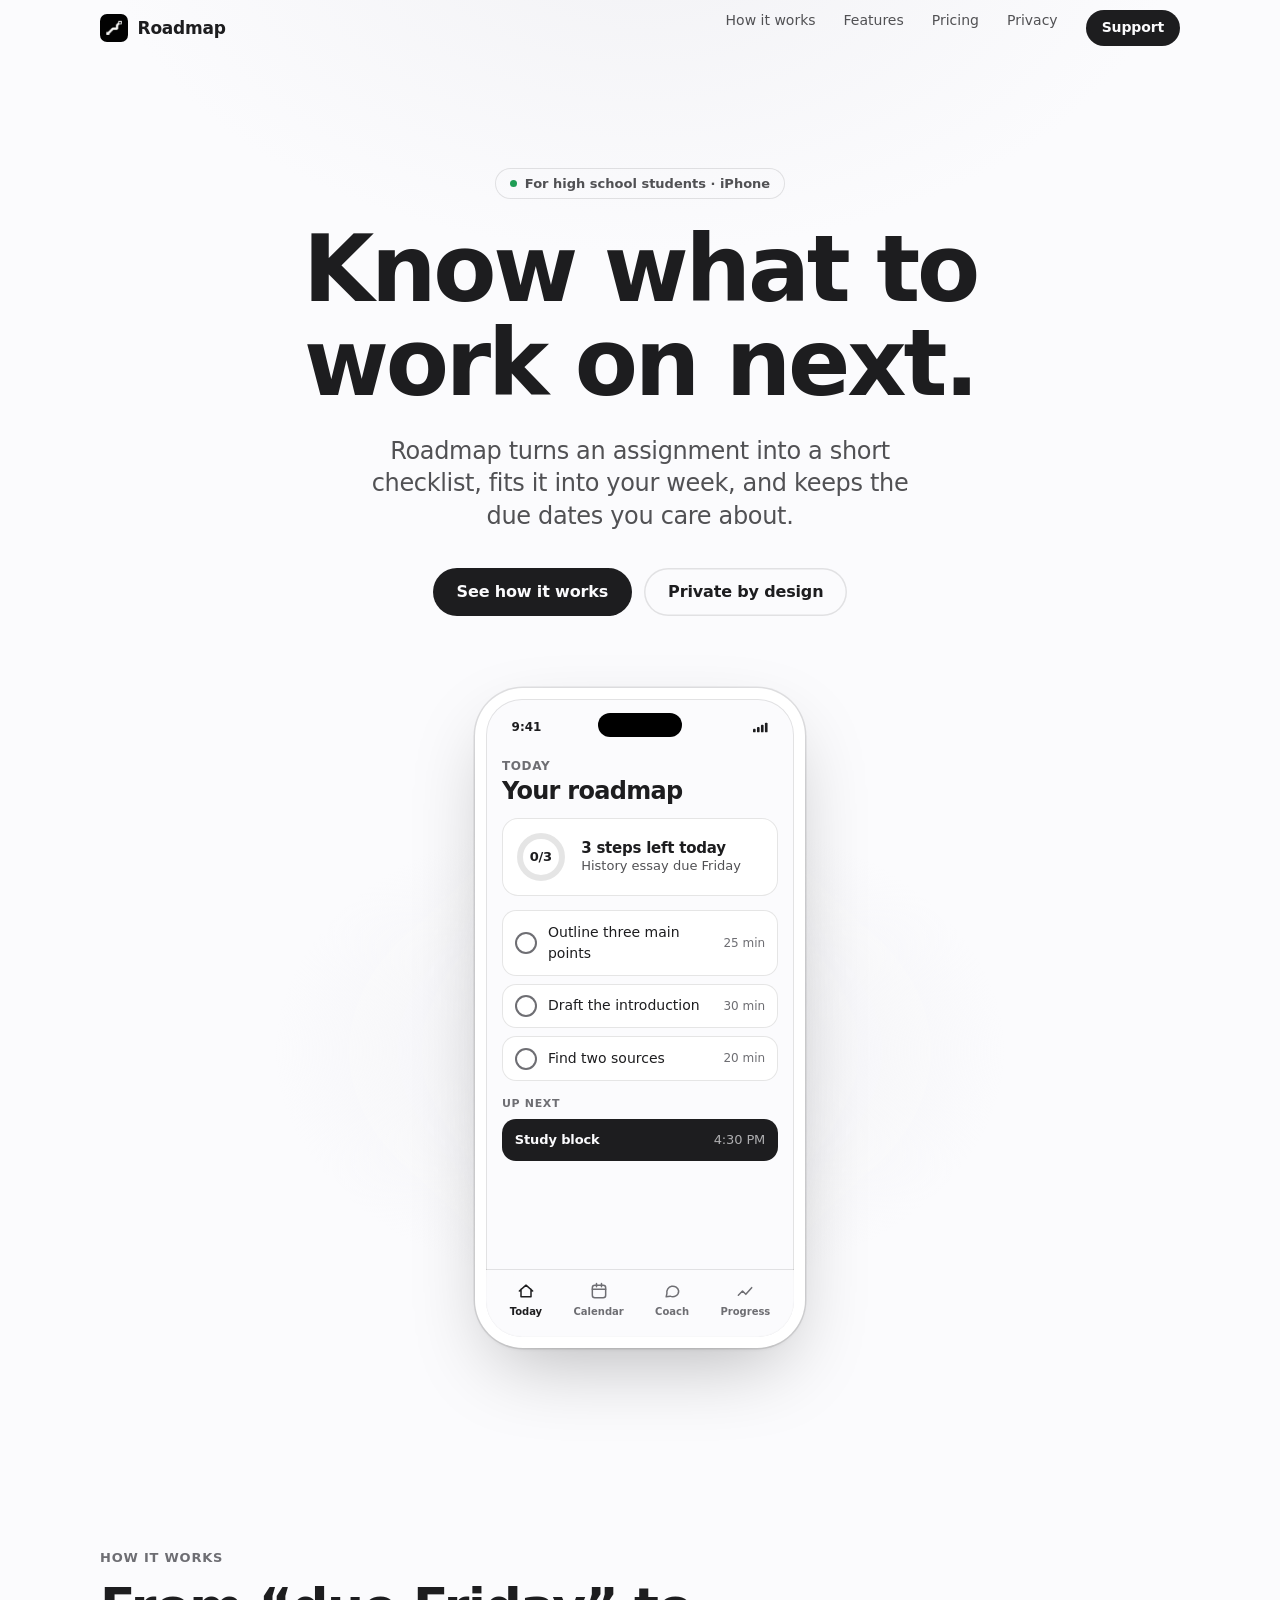
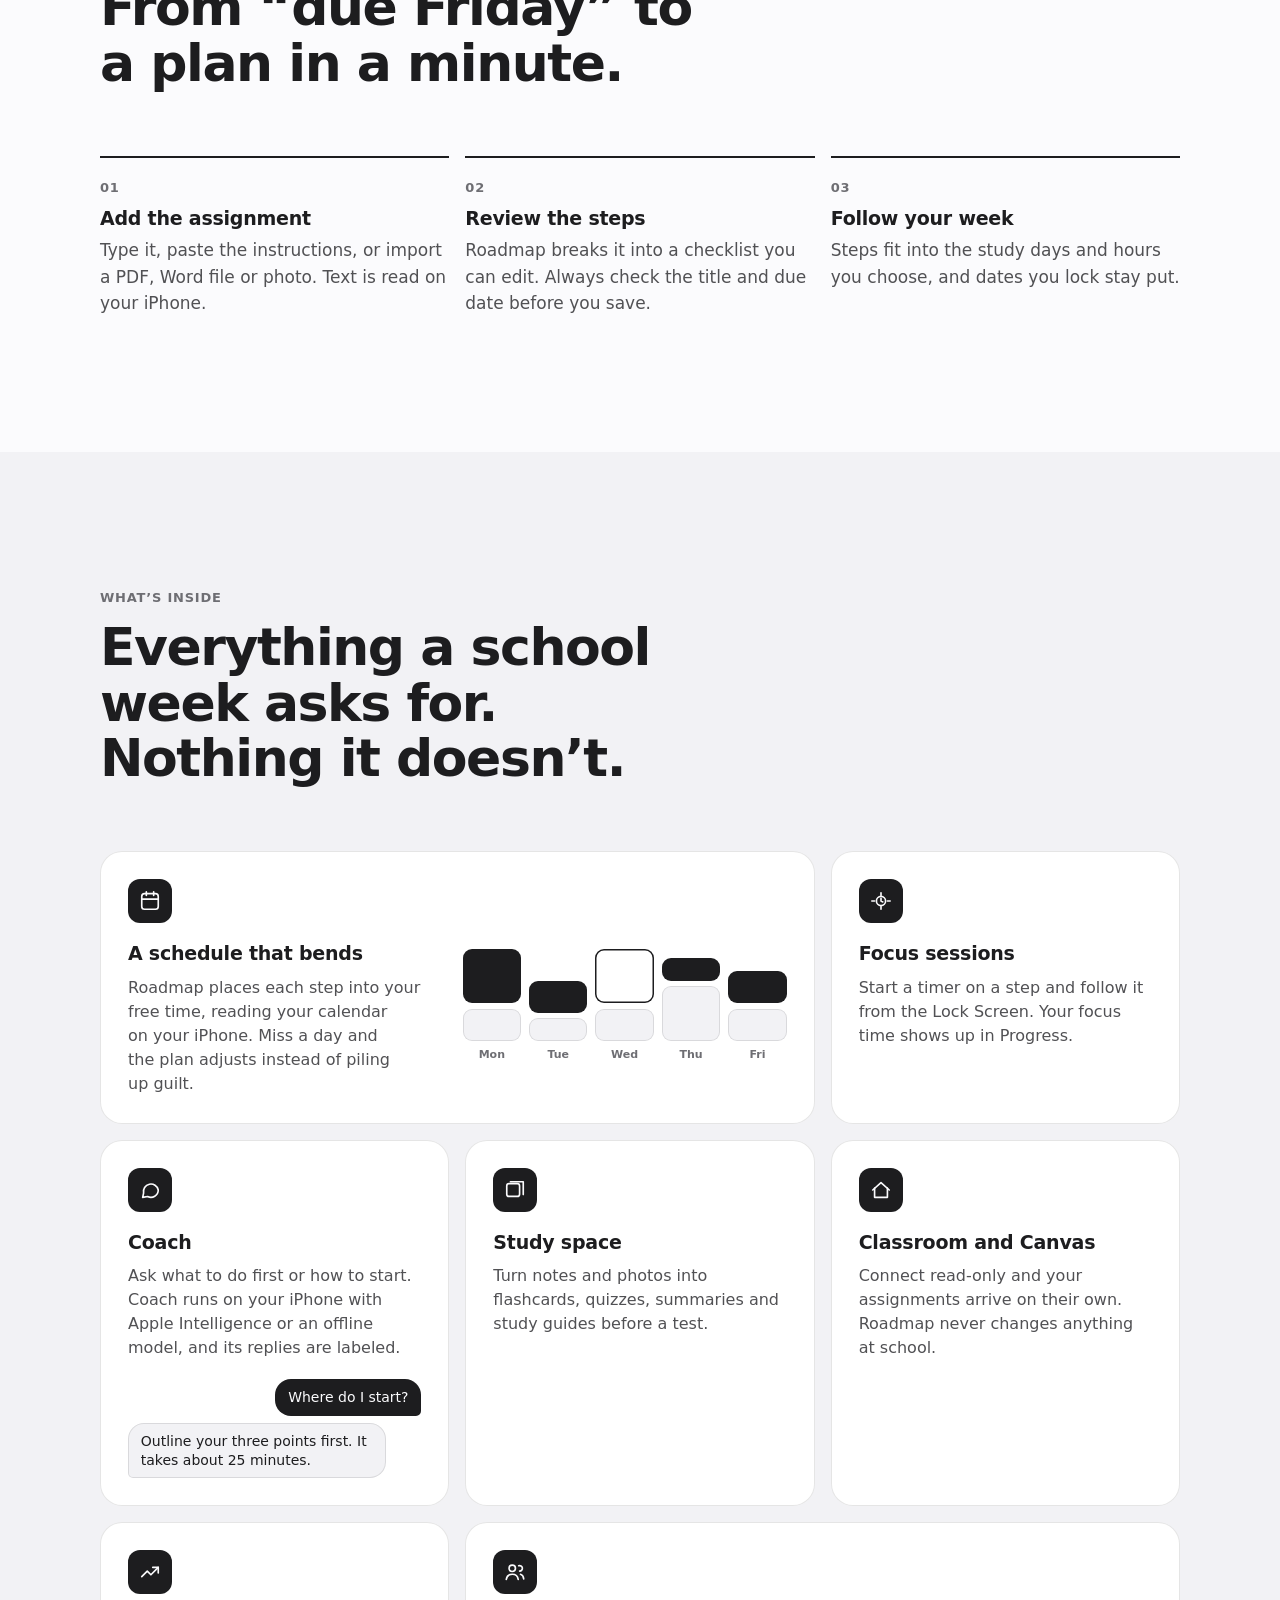
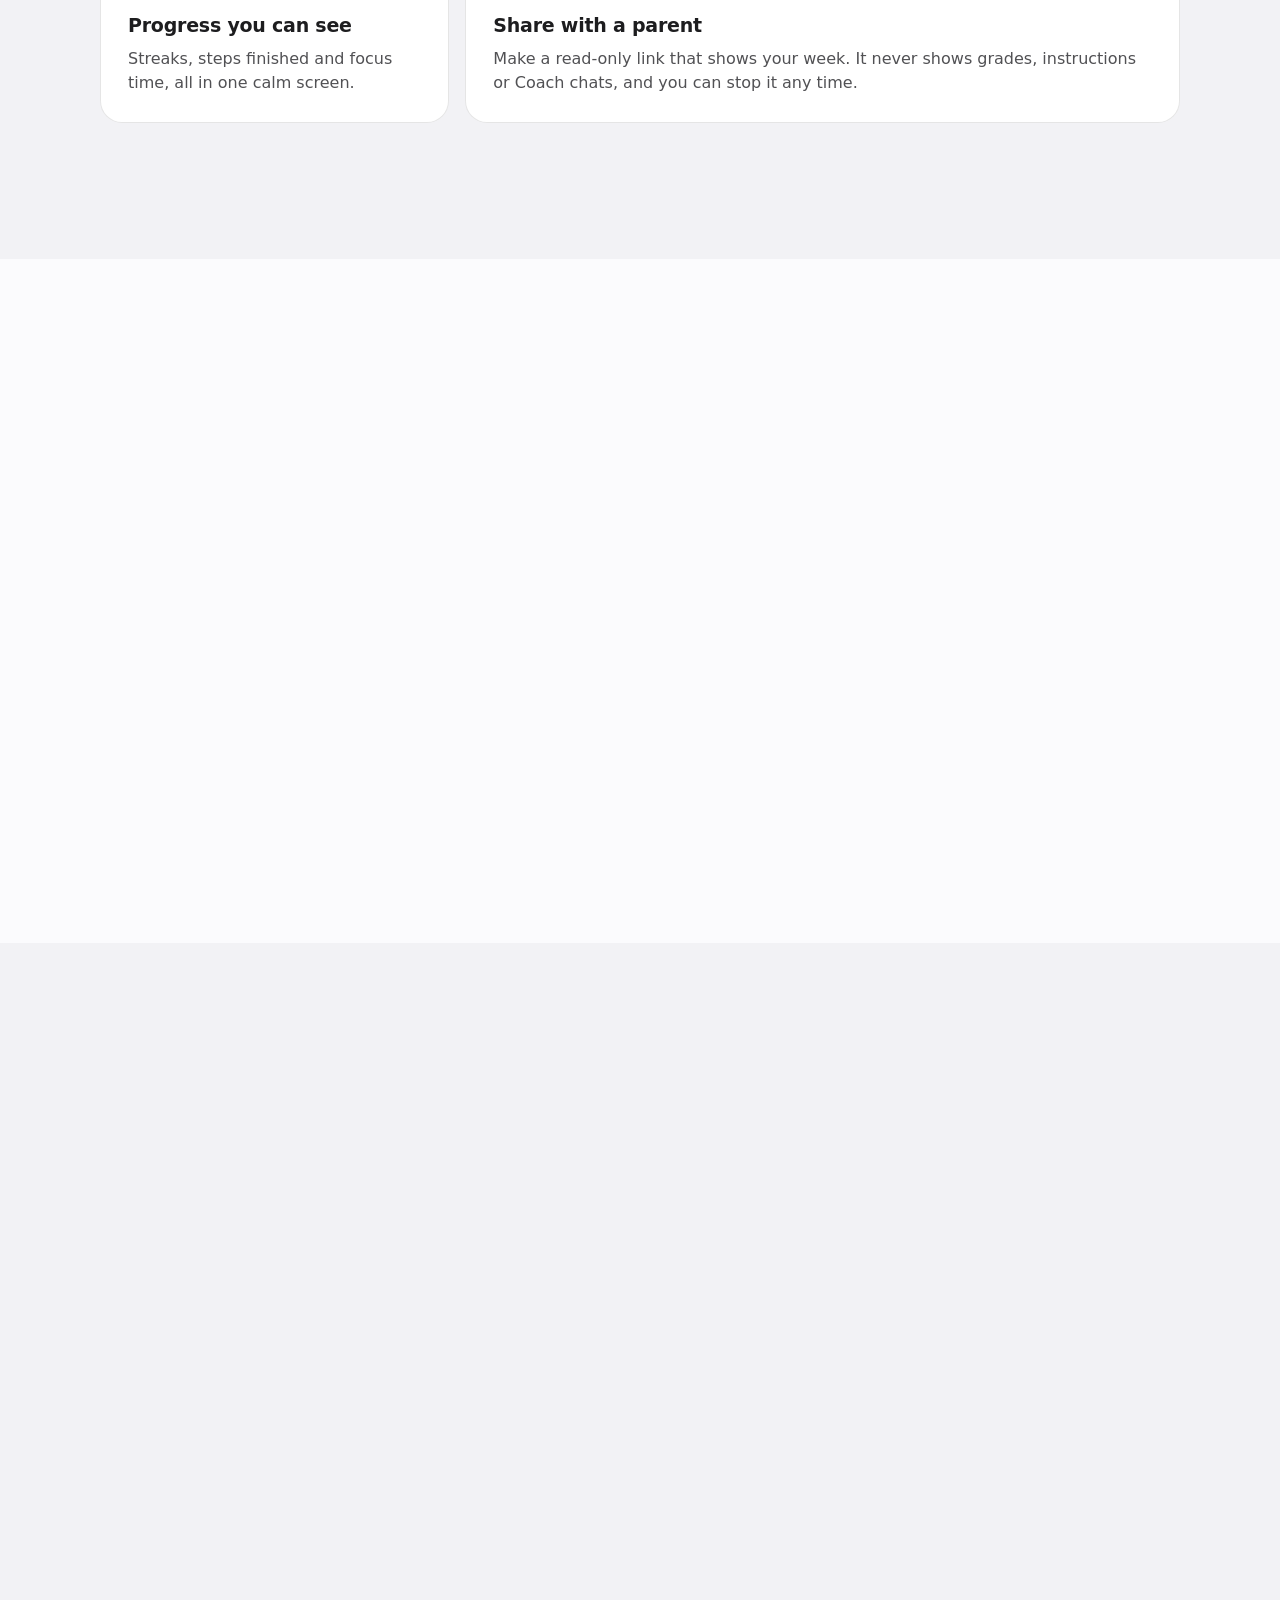
==== commit 7e7504ca: "Legal review fixes: contrast, trademark notices, website privacy note, third-party terms clause Co-A" ====
--- a/index.html
+++ b/index.html
@@ -14,7 +14,7 @@
 <meta name="twitter:card" content="summary">
 <link rel="icon" type="image/png" href="./assets/favicon.png">
 <link rel="apple-touch-icon" href="./assets/apple-touch-icon.png">
-<style> :root{--bg: #fbfbfd;--bg-2: #f2f2f5;--card: #ffffff;--ink: #1d1d1f;--ink-2: #515154;--ink-3: #86868b;--line: rgba(0,0,0,0.1);--glass: rgba(251,251,253,0.72);--done: #1f9d55;--shadow: 0 1px 2px rgba(0,0,0,0.04),0 12px 40px -12px rgba(0,0,0,0.18);--ease: cubic-bezier(0.22,1,0.36,1);--spring: linear(0,0.0476,0.1527,0.2777,0.402,0.5154,0.6135,0.6957,0.7628,0.8167,0.8594,0.8927,0.9186,0.9385,0.9537,0.9653,0.9741,0.9807,0.9856,0.9894,0.9921,0.9942,0.9957,0.9968,0.9977,0.9983,0.9987,0.9991,0.9993,0.9995,0.9996,0.9997,0.9998,0.9999,1);--spring-bounce: linear(0,0.0496,0.1645,0.3064,0.4511,0.5842,0.6985,0.7917,0.8642,0.9182,0.9567,0.9828,0.9994,1.009,1.0137,1.0151,1.0146,1.013,1.0109,1.0086,1.0066,1.0048,1.0034,1.0022,1.0013,1.0007,1.0003,1,0.9999,0.9998,1);--radius: 22px;--max: 1080px;color-scheme: light dark;}@media (prefers-color-scheme: dark){:root{--bg: #000000;--bg-2: #0d0d0f;--card: #1c1c1e;--ink: #f5f5f7;--ink-2: #a1a1a6;--ink-3: #6e6e73;--line: rgba(255,255,255,0.14);--glass: rgba(0,0,0,0.66);--done: #32d74b;--shadow: 0 1px 2px rgba(0,0,0,0.4),0 20px 50px -16px rgba(0,0,0,0.8);}}*{box-sizing: border-box;margin: 0;}html{-webkit-text-size-adjust: 100%;scroll-behavior: smooth;scroll-padding-top: 5rem;}body{background: var(--bg);color: var(--ink);font: 1.0625rem/1.55 -apple-system,BlinkMacSystemFont,"SF Pro Text",system-ui,"Segoe UI",sans-serif;-webkit-font-smoothing: antialiased;text-rendering: optimizeLegibility;}img,svg{display: block;max-width: 100%;}a{color: inherit;}:focus-visible{outline: 3px solid var(--ink);outline-offset: 3px;border-radius: 8px;}.wrap{width: min(var(--max),100% - 3rem);margin-inline: auto;}.display{font-size: clamp(2.75rem,8vw,5.75rem);line-height: 1.02;letter-spacing: -0.035em;font-weight: 700;font-optical-sizing: auto;text-wrap: balance;}h2.title{font-size: clamp(2rem,5vw,3.25rem);line-height: 1.07;letter-spacing: -0.028em;font-weight: 700;text-wrap: balance;}h3{font-size: 1.1875rem;line-height: 1.25;letter-spacing: -0.012em;font-weight: 650;}.lede{font-size: clamp(1.1875rem,2.4vw,1.5rem);line-height: 1.35;letter-spacing: -0.014em;color: var(--ink-2);text-wrap: pretty;}.eyebrow{font-size: 0.8125rem;font-weight: 600;letter-spacing: 0.06em;text-transform: uppercase;color: var(--ink-3);}.nav{position: sticky;top: 0;z-index: 50;background: transparent;transition: background 300ms var(--ease),box-shadow 300ms var(--ease);}.nav.scrolled{background: var(--glass);-webkit-backdrop-filter: blur(22px) saturate(180%);backdrop-filter: blur(22px) saturate(180%);box-shadow: 0 1px 0 var(--line);}.nav .wrap{display: flex;align-items: center;justify-content: space-between;height: 3.5rem;}.brand{display: flex;align-items: center;gap: 0.6rem;font-weight: 650;letter-spacing: -0.015em;text-decoration: none;}.brand img{width: 28px;height: 28px;border-radius: 7px;}.nav ul{display: flex;gap: 1.75rem;list-style: none;padding: 0;font-size: 0.875rem;}.nav ul a{text-decoration: none;color: var(--ink-2);transition: color 120ms;}.nav ul a:hover,.nav ul a[aria-current]{color: var(--ink);}.nav ul a.btn,.nav ul a.btn:hover{color: var(--bg);}@media (max-width: 640px){.nav ul li:not(:last-child){display: none;}}.btn{display: inline-flex;align-items: center;justify-content: center;gap: 0.5rem;min-height: 3rem;padding: 0 1.5rem;border-radius: 999px;background: var(--ink);color: var(--bg);font: inherit;font-size: 1rem;font-weight: 600;letter-spacing: -0.01em;text-decoration: none;border: 0;cursor: pointer;transition: transform 120ms var(--ease),opacity 120ms;-webkit-tap-highlight-color: transparent;}.btn:hover{opacity: 0.88;}.btn:active{transform: scale(0.96);opacity: 1;}.btn.ghost{background: transparent;color: var(--ink);box-shadow: inset 0 0 0 1.5px var(--line);}.btn.sm{min-height: 2.25rem;padding: 0 1rem;font-size: 0.875rem;}.hero{padding: clamp(3.5rem,9vw,7rem) 0 clamp(2rem,5vw,4rem);text-align: center;overflow-x: clip;}.hero .lede{max-width: 36ch;margin: 1.5rem auto 0;}.hero .cta{display: flex;flex-wrap: wrap;gap: 0.75rem;justify-content: center;margin-top: 2.25rem;}.badge{display: inline-flex;align-items: center;gap: 0.5rem;padding: 0.35rem 0.9rem;border-radius: 999px;font-size: 0.8125rem;font-weight: 600;color: var(--ink-2);box-shadow: inset 0 0 0 1px var(--line);margin-bottom: 1.5rem;}.badge i{width: 7px;height: 7px;border-radius: 50%;background: var(--done);}.stage{margin-top: clamp(2.5rem,6vw,4.5rem);display: grid;place-items: center;position: relative;}.stage::before{content: "";position: absolute;inset: 20% 8% 0;background: radial-gradient(60% 60% at 50% 40%,var(--bg-2),transparent 75%);z-index: -1;}.phone{width: min(330px,82vw);aspect-ratio: 9 / 18;background: var(--card);border-radius: 48px;padding: 11px;box-shadow: 0 0 0 1.5px var(--line),0 2px 4px rgba(0,0,0,.05),0 30px 80px -20px rgba(0,0,0,.28);margin-bottom: 0;text-align: left;will-change: transform;}.screen{position: relative;height: 100%;border-radius: 36px;background: var(--bg);padding: 0.9rem 1rem 0;overflow: hidden;box-shadow: inset 0 0 0 1px var(--line);}.island{width: 84px;height: 24px;border-radius: 99px;background: #000;margin: 0 auto 0.5rem;}.status{display: flex;justify-content: space-between;align-items: center;font-size: 0.75rem;font-weight: 600;padding: 0 0.6rem;margin: -1.9rem 0 1.1rem;height: 1.5rem;}.status svg{width: 15px;height: 11px;fill: var(--ink);}.next{margin-top: 0.9rem;font-size: 0.8125rem;}.next .eyebrow{font-size: 0.6875rem;margin-bottom: 0.4rem;}.next div{display: flex;justify-content: space-between;padding: 0.7rem 0.8rem;border-radius: 14px;background: var(--ink);color: var(--bg);font-weight: 600;letter-spacing: -0.01em;}.next span{opacity: 0.65;font-weight: 500;}.tabs{position: absolute;left: 0;right: 0;bottom: 0;display: flex;justify-content: space-around;padding: 0.7rem 0.5rem 1.1rem;background: var(--glass);-webkit-backdrop-filter: blur(18px) saturate(180%);backdrop-filter: blur(18px) saturate(180%);box-shadow: 0 -1px 0 var(--line);font-size: 0.625rem;font-weight: 600;color: var(--ink-3);}.tabs span{display: grid;justify-items: center;gap: 0.2rem;}.tabs svg{width: 20px;height: 20px;stroke: currentColor;fill: none;stroke-width: 1.8;stroke-linecap: round;stroke-linejoin: round;}.tabs .on{color: var(--ink);}.screen .date{font-size: 0.75rem;font-weight: 600;letter-spacing: 0.05em;text-transform: uppercase;color: var(--ink-3);}.screen h4{font-size: 1.5rem;letter-spacing: -0.03em;line-height: 1.1;margin: 0.15rem 0 0.9rem;}.ring-row{display: flex;align-items: center;gap: 0.9rem;padding: 0.8rem;border-radius: 16px;background: var(--card);box-shadow: inset 0 0 0 1px var(--line);}.ring{position: relative;width: 52px;height: 52px;flex: none;}.ring svg{width: 100%;height: 100%;transform: rotate(-90deg);}.ring circle{fill: none;stroke-width: 6;}.ring .track{stroke: var(--line);}.ring .fill{stroke: var(--ink);stroke-linecap: round;transition: stroke-dashoffset 600ms var(--ease);}.ring b{position: absolute;inset: 0;display: grid;place-items: center;font-size: 0.8125rem;letter-spacing: -0.02em;}.ring-row p{font-size: 0.8125rem;line-height: 1.3;color: var(--ink-2);}.ring-row p strong{display: block;color: var(--ink);font-size: 0.9375rem;letter-spacing: -0.015em;}.steps{list-style: none;padding: 0;margin-top: 0.9rem;display: grid;gap: 0.5rem;}.step{display: flex;align-items: center;gap: 0.7rem;width: 100%;padding: 0.7rem 0.8rem;border: 0;border-radius: 14px;background: var(--card);box-shadow: inset 0 0 0 1px var(--line);color: var(--ink);font: inherit;font-size: 0.875rem;text-align: left;cursor: pointer;transition: transform 120ms var(--ease);-webkit-tap-highlight-color: transparent;}.step:active{transform: scale(0.97);}.step .box{width: 22px;height: 22px;border-radius: 50%;flex: none;box-shadow: inset 0 0 0 2px var(--ink-3);display: grid;place-items: center;transition: background 200ms,box-shadow 200ms;}.step .box svg{width: 12px;height: 12px;stroke: var(--bg);stroke-width: 3.4;fill: none;stroke-linecap: round;stroke-linejoin: round;stroke-dasharray: 20;stroke-dashoffset: 20;transition: stroke-dashoffset 280ms var(--ease) 60ms;}.step[aria-pressed="true"] .box{background: var(--done);box-shadow: none;}.step[aria-pressed="true"] .box svg{stroke: #fff;stroke-dashoffset: 0;}.step[aria-pressed="true"] .t{color: var(--ink-3);text-decoration: line-through;text-decoration-color: var(--ink-3);}.step small{margin-left: auto;color: var(--ink-3);font-size: 0.75rem;white-space: nowrap;}.hint{margin-top: 1rem;font-size: 0.8125rem;color: var(--ink-3);}section{padding: clamp(4.5rem,11vw,8.5rem) 0;}.head{max-width: 40rem;margin-bottom: clamp(2.5rem,6vw,4rem);}.head .lede{margin-top: 1rem;}.head .eyebrow{margin-bottom: 0.75rem;}.center{text-align: center;margin-inline: auto;}.alt{background: var(--bg-2);}.grid{display: grid;gap: 1rem;grid-template-columns: repeat(auto-fit,minmax(min(100%,17rem),1fr));}.card{background: var(--card);border-radius: var(--radius);padding: 1.75rem;box-shadow: inset 0 0 0 1px var(--line);display: flex;flex-direction: column;gap: 0.6rem;}.card p{color: var(--ink-2);font-size: 1rem;line-height: 1.5;text-wrap: pretty;}.card .ico{width: 44px;height: 44px;border-radius: 12px;display: grid;place-items: center;background: var(--ink);color: var(--bg);margin-bottom: 0.6rem;}.card .ico svg{width: 22px;height: 22px;stroke: currentColor;fill: none;stroke-width: 1.8;stroke-linecap: round;stroke-linejoin: round;}.card.wide{grid-column: 1 / -1;}@media (min-width: 900px){.card.wide{grid-column: span 2;}}.flow{display: grid;gap: 1rem;grid-template-columns: repeat(auto-fit,minmax(min(100%,15rem),1fr));counter-reset: n;}.flow li{list-style: none;counter-increment: n;padding-top: 1.25rem;border-top: 2px solid var(--ink);}.flow li::before{content: "0" counter(n);display: block;font-size: 0.8125rem;font-weight: 700;color: var(--ink-3);letter-spacing: 0.06em;margin-bottom: 0.6rem;}.flow p{color: var(--ink-2);margin-top: 0.4rem;}.flow{padding: 0;}.privacy{display: grid;gap: clamp(2rem,5vw,4rem);grid-template-columns: repeat(auto-fit,minmax(min(100%,22rem),1fr));align-items: center;}.facts{list-style: none;padding: 0;display: grid;gap: 0;}.facts li{display: flex;gap: 1rem;padding: 1.1rem 0;border-top: 1px solid var(--line);}.facts li:last-child{border-bottom: 1px solid var(--line);}.facts svg{width: 22px;height: 22px;flex: none;margin-top: 0.2rem;stroke: var(--done);fill: none;stroke-width: 2.4;stroke-linecap: round;stroke-linejoin: round;}.facts strong{display: block;letter-spacing: -0.01em;}.facts span{color: var(--ink-2);font-size: 1rem;}.plans{display: grid;gap: 1rem;grid-template-columns: repeat(auto-fit,minmax(min(100%,19rem),1fr));max-width: 52rem;margin-inline: auto;}.plan{background: var(--card);border-radius: var(--radius);padding: 2rem;box-shadow: inset 0 0 0 1px var(--line);display: flex;flex-direction: column;gap: 1rem;}.plan.pro{background: var(--ink);color: var(--bg);box-shadow: none;}.plan .price{font-size: 2.75rem;line-height: 1;letter-spacing: -0.035em;font-weight: 700;}.plan .price small{font-size: 1rem;font-weight: 500;letter-spacing: 0;opacity: 0.6;}.plan ul{list-style: none;padding: 0;display: grid;gap: 0.6rem;font-size: 1rem;}.plan li{display: flex;gap: 0.6rem;}.plan li::before{content: "";width: 6px;height: 6px;border-radius: 50%;background: currentColor;opacity: 0.5;margin-top: 0.65rem;flex: none;}.fine{text-align: center;color: var(--ink-3);font-size: 0.875rem;max-width: 40rem;margin: 1.5rem auto 0;text-wrap: pretty;}.faq{max-width: 44rem;margin-inline: auto;}details{border-top: 1px solid var(--line);}details:last-child{border-bottom: 1px solid var(--line);}summary{list-style: none;cursor: pointer;padding: 1.25rem 0;font-weight: 600;letter-spacing: -0.012em;display: flex;justify-content: space-between;gap: 1rem;align-items: center;}summary::-webkit-details-marker{display: none;}summary::after{content: "";width: 10px;height: 10px;border-right: 2px solid var(--ink-3);border-bottom: 2px solid var(--ink-3);transform: rotate(45deg);transition: transform 280ms var(--ease);flex: none;margin-right: 4px;}details[open] summary::after{transform: rotate(-135deg);}details p{padding: 0 0 1.4rem;color: var(--ink-2);max-width: 40rem;text-wrap: pretty;}.closer{text-align: center;}.closer .icon{width: 96px;height: 96px;margin: 0 auto 2rem;border-radius: 22px;box-shadow: var(--shadow);}.closer .lede{margin: 1rem auto 2rem;max-width: 30ch;}footer{padding: 2.5rem 0 3rem;font-size: 0.875rem;color: var(--ink-3);box-shadow: 0 -1px 0 var(--line);}footer .wrap{display: flex;flex-wrap: wrap;justify-content: space-between;gap: 1rem 2rem;}footer nav{display: flex;flex-wrap: wrap;gap: 0.5rem 1.5rem;}footer a{text-decoration: none;color: var(--ink-2);}footer a:hover{color: var(--ink);text-decoration: underline;}.doc{max-width: 42rem;margin-inline: auto;padding: clamp(3rem,8vw,6rem) 0;}.doc h1{font-size: clamp(2.25rem,6vw,3.5rem);line-height: 1.04;letter-spacing: -0.035em;font-weight: 700;text-wrap: balance;}.doc .meta{color: var(--ink-3);margin: 0.75rem 0 2.5rem;}.doc h2{font-size: 1.5rem;line-height: 1.2;letter-spacing: -0.022em;margin: 2.75rem 0 0.75rem;}.doc p,.doc li{color: var(--ink-2);text-wrap: pretty;}.doc p{margin-bottom: 1rem;}.doc ul{padding-left: 1.25rem;margin-bottom: 1rem;display: grid;gap: 0.6rem;}.doc strong{color: var(--ink);font-weight: 600;}.doc a{text-underline-offset: 3px;}.doc .toc{display: flex;flex-wrap: wrap;gap: 0.5rem;margin: 0 0 2.5rem;}.doc .toc a{text-decoration: none;font-size: 0.875rem;padding: 0.4rem 0.9rem;border-radius: 99px;box-shadow: inset 0 0 0 1px var(--line);color: var(--ink-2);}.doc .toc a[aria-current]{background: var(--ink);color: var(--bg);box-shadow: none;}.js .reveal{opacity: 0;transform: translateY(18px);transition: opacity 700ms var(--ease),transform 700ms var(--ease);transition-delay: var(--d,0ms);}.js .reveal.in{opacity: 1;transform: none;}html{scroll-behavior: smooth;}body{overflow-x: clip;}section + section,footer{content-visibility: auto;contain-intrinsic-size: auto 720px;}.hero{position: relative;}.hero::before{content: "";position: absolute;inset: -10% -10% auto;height: 70%;z-index: -1;pointer-events: none;background: radial-gradient(50% 50% at 50% 0%,var(--bg-2),transparent 70%);}.stage::before{inset: 10% 0 0;background: radial-gradient(45% 55% at 50% 50%,var(--bg-2),transparent 75%);}.hero .display{animation: arrive 900ms var(--spring) both;}.hero .lede{animation: arrive 900ms var(--spring) 90ms both;}.hero .cta,.hero .badge{animation: arrive 900ms var(--spring) 160ms both;}.stage{animation: arrive 1100ms var(--spring) 240ms both;}@keyframes arrive{from{opacity: 0;transform: translateY(24px);}}@supports (animation-timeline: scroll()){.phone{animation: drift linear both;animation-timeline: scroll(root);animation-range: 0 60vh;}@keyframes drift{to{transform: translateY(-36px) scale(0.97);}}}.card{transition: transform 500ms var(--spring),box-shadow 300ms;}@media (hover: hover) and (pointer: fine){.card:hover{transform: translateY(-4px);box-shadow: inset 0 0 0 1px var(--line),var(--shadow);}}.card:active{transform: scale(0.985);transition-duration: 120ms;}.card.split{overflow: hidden;}.card.split .chat{margin-top: auto;padding-top: 0.6rem;}@media (min-width: 700px){.card.wide.split{flex-direction: row;align-items: center;gap: 2.5rem;}.card.wide.split > div:first-child{flex: 1;display: grid;gap: 0.6rem;}}.week{display: grid;grid-template-columns: repeat(5,1fr);gap: 0.5rem;flex: 1.1;width: 100%;min-height: 9.5rem;align-items: end;}.week div{display: grid;gap: 0.35rem;align-content: end;font-size: 0.6875rem;font-weight: 600;color: var(--ink-3);text-align: center;}.week i{display: block;border-radius: 9px;background: var(--bg-2);box-shadow: inset 0 0 0 1px var(--line);}.week i.a{height: 2rem;}.week i.b{height: 3.4rem;}.week i.c{height: 1.4rem;}.week i.on{background: var(--ink);box-shadow: none;}.week i.lock{background: transparent;box-shadow: inset 0 0 0 1.5px var(--ink);}.chat{display: grid;gap: 0.45rem;font-size: 0.875rem;line-height: 1.35;}.chat span{padding: 0.55rem 0.8rem;border-radius: 16px;max-width: 88%;}.chat .me{justify-self: end;background: var(--ink);color: var(--bg);border-bottom-right-radius: 5px;}.chat .ai{background: var(--bg-2);color: var(--ink);border-bottom-left-radius: 5px;box-shadow: inset 0 0 0 1px var(--line);}.js .reveal{transition: opacity 600ms var(--ease),transform 900ms var(--spring);transition-delay: var(--d,0ms);}.btn{transition: transform 400ms var(--spring),opacity 120ms;}.btn:active{transition-duration: 90ms;}.step{transition: transform 400ms var(--spring);}.step:active{transition-duration: 90ms;}.step .box{transition: background 200ms,box-shadow 200ms,transform 500ms var(--spring-bounce);}.step[aria-pressed="true"] .box{animation: pop 500ms var(--spring-bounce);}@keyframes pop{from{transform: scale(0.7);}}summary{transition: color 120ms;}summary:hover{color: var(--ink-2);}details > p{animation: arrive 500ms var(--spring) both;}@media (prefers-reduced-motion: reduce){.hero .display,.hero .lede,.hero .cta,.hero .badge,.stage,details > p,.step[aria-pressed="true"] .box{animation: none;}.phone{animation: none;}.card,.card:hover,.card:active{transform: none;}html{scroll-behavior: auto;}.js .reveal{transform: none;transition: opacity 200ms;}.ring .fill,.step .box svg,summary::after{transition: none;}.btn:active,.step:active{transform: none;}}@media (prefers-reduced-transparency: reduce){.nav,.nav.scrolled{background: var(--bg);-webkit-backdrop-filter: none;backdrop-filter: none;}}@media (prefers-contrast: more){:root{--line: rgba(128,128,128,0.7);--ink-2: var(--ink);--ink-3: var(--ink-2);}}</style>
+<style> :root{--bg: #fbfbfd;--bg-2: #f2f2f5;--card: #ffffff;--ink: #1d1d1f;--ink-2: #515154;--ink-3: #6e6e73;--line: rgba(0,0,0,0.1);--glass: rgba(251,251,253,0.72);--done: #1f9d55;--shadow: 0 1px 2px rgba(0,0,0,0.04),0 12px 40px -12px rgba(0,0,0,0.18);--ease: cubic-bezier(0.22,1,0.36,1);--spring: linear(0,0.0476,0.1527,0.2777,0.402,0.5154,0.6135,0.6957,0.7628,0.8167,0.8594,0.8927,0.9186,0.9385,0.9537,0.9653,0.9741,0.9807,0.9856,0.9894,0.9921,0.9942,0.9957,0.9968,0.9977,0.9983,0.9987,0.9991,0.9993,0.9995,0.9996,0.9997,0.9998,0.9999,1);--spring-bounce: linear(0,0.0496,0.1645,0.3064,0.4511,0.5842,0.6985,0.7917,0.8642,0.9182,0.9567,0.9828,0.9994,1.009,1.0137,1.0151,1.0146,1.013,1.0109,1.0086,1.0066,1.0048,1.0034,1.0022,1.0013,1.0007,1.0003,1,0.9999,0.9998,1);--radius: 22px;--max: 1080px;color-scheme: light dark;}@media (prefers-color-scheme: dark){:root{--bg: #000000;--bg-2: #0d0d0f;--card: #1c1c1e;--ink: #f5f5f7;--ink-2: #a1a1a6;--ink-3: #98989d;--line: rgba(255,255,255,0.14);--glass: rgba(0,0,0,0.66);--done: #32d74b;--shadow: 0 1px 2px rgba(0,0,0,0.4),0 20px 50px -16px rgba(0,0,0,0.8);}}*{box-sizing: border-box;margin: 0;}html{-webkit-text-size-adjust: 100%;scroll-behavior: smooth;scroll-padding-top: 5rem;}body{background: var(--bg);color: var(--ink);font: 1.0625rem/1.55 -apple-system,BlinkMacSystemFont,"SF Pro Text",system-ui,"Segoe UI",sans-serif;-webkit-font-smoothing: antialiased;text-rendering: optimizeLegibility;}img,svg{display: block;max-width: 100%;}a{color: inherit;}:focus-visible{outline: 3px solid var(--ink);outline-offset: 3px;border-radius: 8px;}.wrap{width: min(var(--max),100% - 3rem);margin-inline: auto;}.display{font-size: clamp(2.75rem,8vw,5.75rem);line-height: 1.02;letter-spacing: -0.035em;font-weight: 700;font-optical-sizing: auto;text-wrap: balance;}h2.title{font-size: clamp(2rem,5vw,3.25rem);line-height: 1.07;letter-spacing: -0.028em;font-weight: 700;text-wrap: balance;}h3{font-size: 1.1875rem;line-height: 1.25;letter-spacing: -0.012em;font-weight: 650;}.lede{font-size: clamp(1.1875rem,2.4vw,1.5rem);line-height: 1.35;letter-spacing: -0.014em;color: var(--ink-2);text-wrap: pretty;}.eyebrow{font-size: 0.8125rem;font-weight: 600;letter-spacing: 0.06em;text-transform: uppercase;color: var(--ink-3);}.nav{position: sticky;top: 0;z-index: 50;background: transparent;transition: background 300ms var(--ease),box-shadow 300ms var(--ease);}.nav.scrolled{background: var(--glass);-webkit-backdrop-filter: blur(22px) saturate(180%);backdrop-filter: blur(22px) saturate(180%);box-shadow: 0 1px 0 var(--line);}.nav .wrap{display: flex;align-items: center;justify-content: space-between;height: 3.5rem;}.brand{display: flex;align-items: center;gap: 0.6rem;font-weight: 650;letter-spacing: -0.015em;text-decoration: none;}.brand img{width: 28px;height: 28px;border-radius: 7px;}.nav ul{display: flex;gap: 1.75rem;list-style: none;padding: 0;font-size: 0.875rem;}.nav ul a{text-decoration: none;color: var(--ink-2);transition: color 120ms;}.nav ul a:hover,.nav ul a[aria-current]{color: var(--ink);}.nav ul a.btn,.nav ul a.btn:hover{color: var(--bg);}@media (max-width: 640px){.nav ul li:not(:last-child){display: none;}}.btn{display: inline-flex;align-items: center;justify-content: center;gap: 0.5rem;min-height: 3rem;padding: 0 1.5rem;border-radius: 999px;background: var(--ink);color: var(--bg);font: inherit;font-size: 1rem;font-weight: 600;letter-spacing: -0.01em;text-decoration: none;border: 0;cursor: pointer;transition: transform 120ms var(--ease),opacity 120ms;-webkit-tap-highlight-color: transparent;}.btn:hover{opacity: 0.88;}.btn:active{transform: scale(0.96);opacity: 1;}.btn.ghost{background: transparent;color: var(--ink);box-shadow: inset 0 0 0 1.5px var(--line);}.btn.sm{min-height: 2.25rem;padding: 0 1rem;font-size: 0.875rem;}.hero{padding: clamp(3.5rem,9vw,7rem) 0 clamp(2rem,5vw,4rem);text-align: center;overflow-x: clip;}.hero .lede{max-width: 36ch;margin: 1.5rem auto 0;}.hero .cta{display: flex;flex-wrap: wrap;gap: 0.75rem;justify-content: center;margin-top: 2.25rem;}.badge{display: inline-flex;align-items: center;gap: 0.5rem;padding: 0.35rem 0.9rem;border-radius: 999px;font-size: 0.8125rem;font-weight: 600;color: var(--ink-2);box-shadow: inset 0 0 0 1px var(--line);margin-bottom: 1.5rem;}.badge i{width: 7px;height: 7px;border-radius: 50%;background: var(--done);}.stage{margin-top: clamp(2.5rem,6vw,4.5rem);display: grid;place-items: center;position: relative;}.stage::before{content: "";position: absolute;inset: 20% 8% 0;background: radial-gradient(60% 60% at 50% 40%,var(--bg-2),transparent 75%);z-index: -1;}.phone{width: min(330px,82vw);aspect-ratio: 9 / 18;background: var(--card);border-radius: 48px;padding: 11px;box-shadow: 0 0 0 1.5px var(--line),0 2px 4px rgba(0,0,0,.05),0 30px 80px -20px rgba(0,0,0,.28);margin-bottom: 0;text-align: left;will-change: transform;}.screen{position: relative;height: 100%;border-radius: 36px;background: var(--bg);padding: 0.9rem 1rem 0;overflow: hidden;box-shadow: inset 0 0 0 1px var(--line);}.island{width: 84px;height: 24px;border-radius: 99px;background: #000;margin: 0 auto 0.5rem;}.status{display: flex;justify-content: space-between;align-items: center;font-size: 0.75rem;font-weight: 600;padding: 0 0.6rem;margin: -1.9rem 0 1.1rem;height: 1.5rem;}.status svg{width: 15px;height: 11px;fill: var(--ink);}.next{margin-top: 0.9rem;font-size: 0.8125rem;}.next .eyebrow{font-size: 0.6875rem;margin-bottom: 0.4rem;}.next div{display: flex;justify-content: space-between;padding: 0.7rem 0.8rem;border-radius: 14px;background: var(--ink);color: var(--bg);font-weight: 600;letter-spacing: -0.01em;}.next span{opacity: 0.65;font-weight: 500;}.tabs{position: absolute;left: 0;right: 0;bottom: 0;display: flex;justify-content: space-around;padding: 0.7rem 0.5rem 1.1rem;background: var(--glass);-webkit-backdrop-filter: blur(18px) saturate(180%);backdrop-filter: blur(18px) saturate(180%);box-shadow: 0 -1px 0 var(--line);font-size: 0.625rem;font-weight: 600;color: var(--ink-3);}.tabs span{display: grid;justify-items: center;gap: 0.2rem;}.tabs svg{width: 20px;height: 20px;stroke: currentColor;fill: none;stroke-width: 1.8;stroke-linecap: round;stroke-linejoin: round;}.tabs .on{color: var(--ink);}.screen .date{font-size: 0.75rem;font-weight: 600;letter-spacing: 0.05em;text-transform: uppercase;color: var(--ink-3);}.screen h4{font-size: 1.5rem;letter-spacing: -0.03em;line-height: 1.1;margin: 0.15rem 0 0.9rem;}.ring-row{display: flex;align-items: center;gap: 0.9rem;padding: 0.8rem;border-radius: 16px;background: var(--card);box-shadow: inset 0 0 0 1px var(--line);}.ring{position: relative;width: 52px;height: 52px;flex: none;}.ring svg{width: 100%;height: 100%;transform: rotate(-90deg);}.ring circle{fill: none;stroke-width: 6;}.ring .track{stroke: var(--line);}.ring .fill{stroke: var(--ink);stroke-linecap: round;transition: stroke-dashoffset 600ms var(--ease);}.ring b{position: absolute;inset: 0;display: grid;place-items: center;font-size: 0.8125rem;letter-spacing: -0.02em;}.ring-row p{font-size: 0.8125rem;line-height: 1.3;color: var(--ink-2);}.ring-row p strong{display: block;color: var(--ink);font-size: 0.9375rem;letter-spacing: -0.015em;}.steps{list-style: none;padding: 0;margin-top: 0.9rem;display: grid;gap: 0.5rem;}.step{display: flex;align-items: center;gap: 0.7rem;width: 100%;padding: 0.7rem 0.8rem;border: 0;border-radius: 14px;background: var(--card);box-shadow: inset 0 0 0 1px var(--line);color: var(--ink);font: inherit;font-size: 0.875rem;text-align: left;cursor: pointer;transition: transform 120ms var(--ease);-webkit-tap-highlight-color: transparent;}.step:active{transform: scale(0.97);}.step .box{width: 22px;height: 22px;border-radius: 50%;flex: none;box-shadow: inset 0 0 0 2px var(--ink-3);display: grid;place-items: center;transition: background 200ms,box-shadow 200ms;}.step .box svg{width: 12px;height: 12px;stroke: var(--bg);stroke-width: 3.4;fill: none;stroke-linecap: round;stroke-linejoin: round;stroke-dasharray: 20;stroke-dashoffset: 20;transition: stroke-dashoffset 280ms var(--ease) 60ms;}.step[aria-pressed="true"] .box{background: var(--done);box-shadow: none;}.step[aria-pressed="true"] .box svg{stroke: #fff;stroke-dashoffset: 0;}.step[aria-pressed="true"] .t{color: var(--ink-3);text-decoration: line-through;text-decoration-color: var(--ink-3);}.step small{margin-left: auto;color: var(--ink-3);font-size: 0.75rem;white-space: nowrap;}.hint{margin-top: 1rem;font-size: 0.8125rem;color: var(--ink-3);}section{padding: clamp(4.5rem,11vw,8.5rem) 0;}.head{max-width: 40rem;margin-bottom: clamp(2.5rem,6vw,4rem);}.head .lede{margin-top: 1rem;}.head .eyebrow{margin-bottom: 0.75rem;}.center{text-align: center;margin-inline: auto;}.alt{background: var(--bg-2);}.grid{display: grid;gap: 1rem;grid-template-columns: repeat(auto-fit,minmax(min(100%,17rem),1fr));}.card{background: var(--card);border-radius: var(--radius);padding: 1.75rem;box-shadow: inset 0 0 0 1px var(--line);display: flex;flex-direction: column;gap: 0.6rem;}.card p{color: var(--ink-2);font-size: 1rem;line-height: 1.5;text-wrap: pretty;}.card .ico{width: 44px;height: 44px;border-radius: 12px;display: grid;place-items: center;background: var(--ink);color: var(--bg);margin-bottom: 0.6rem;}.card .ico svg{width: 22px;height: 22px;stroke: currentColor;fill: none;stroke-width: 1.8;stroke-linecap: round;stroke-linejoin: round;}.card.wide{grid-column: 1 / -1;}@media (min-width: 900px){.card.wide{grid-column: span 2;}}.flow{display: grid;gap: 1rem;grid-template-columns: repeat(auto-fit,minmax(min(100%,15rem),1fr));counter-reset: n;}.flow li{list-style: none;counter-increment: n;padding-top: 1.25rem;border-top: 2px solid var(--ink);}.flow li::before{content: "0" counter(n);display: block;font-size: 0.8125rem;font-weight: 700;color: var(--ink-3);letter-spacing: 0.06em;margin-bottom: 0.6rem;}.flow p{color: var(--ink-2);margin-top: 0.4rem;}.flow{padding: 0;}.privacy{display: grid;gap: clamp(2rem,5vw,4rem);grid-template-columns: repeat(auto-fit,minmax(min(100%,22rem),1fr));align-items: center;}.facts{list-style: none;padding: 0;display: grid;gap: 0;}.facts li{display: flex;gap: 1rem;padding: 1.1rem 0;border-top: 1px solid var(--line);}.facts li:last-child{border-bottom: 1px solid var(--line);}.facts svg{width: 22px;height: 22px;flex: none;margin-top: 0.2rem;stroke: var(--done);fill: none;stroke-width: 2.4;stroke-linecap: round;stroke-linejoin: round;}.facts strong{display: block;letter-spacing: -0.01em;}.facts span{color: var(--ink-2);font-size: 1rem;}.plans{display: grid;gap: 1rem;grid-template-columns: repeat(auto-fit,minmax(min(100%,19rem),1fr));max-width: 52rem;margin-inline: auto;}.plan{background: var(--card);border-radius: var(--radius);padding: 2rem;box-shadow: inset 0 0 0 1px var(--line);display: flex;flex-direction: column;gap: 1rem;}.plan.pro{background: var(--ink);color: var(--bg);box-shadow: none;}.plan .price{font-size: 2.75rem;line-height: 1;letter-spacing: -0.035em;font-weight: 700;}.plan .price small{font-size: 1rem;font-weight: 500;letter-spacing: 0;opacity: 0.6;}.plan ul{list-style: none;padding: 0;display: grid;gap: 0.6rem;font-size: 1rem;}.plan li{display: flex;gap: 0.6rem;}.plan li::before{content: "";width: 6px;height: 6px;border-radius: 50%;background: currentColor;opacity: 0.5;margin-top: 0.65rem;flex: none;}.fine{text-align: center;color: var(--ink-3);font-size: 0.875rem;max-width: 40rem;margin: 1.5rem auto 0;text-wrap: pretty;}.faq{max-width: 44rem;margin-inline: auto;}details{border-top: 1px solid var(--line);}details:last-child{border-bottom: 1px solid var(--line);}summary{list-style: none;cursor: pointer;padding: 1.25rem 0;font-weight: 600;letter-spacing: -0.012em;display: flex;justify-content: space-between;gap: 1rem;align-items: center;}summary::-webkit-details-marker{display: none;}summary::after{content: "";width: 10px;height: 10px;border-right: 2px solid var(--ink-3);border-bottom: 2px solid var(--ink-3);transform: rotate(45deg);transition: transform 280ms var(--ease);flex: none;margin-right: 4px;}details[open] summary::after{transform: rotate(-135deg);}details p{padding: 0 0 1.4rem;color: var(--ink-2);max-width: 40rem;text-wrap: pretty;}.closer{text-align: center;}.closer .icon{width: 96px;height: 96px;margin: 0 auto 2rem;border-radius: 22px;box-shadow: var(--shadow);}.closer .lede{margin: 1rem auto 2rem;max-width: 30ch;}footer{padding: 2.5rem 0 3rem;font-size: 0.875rem;color: var(--ink-3);box-shadow: 0 -1px 0 var(--line);}footer .wrap{display: flex;flex-wrap: wrap;justify-content: space-between;gap: 1rem 2rem;}footer nav{display: flex;flex-wrap: wrap;gap: 0.5rem 1.5rem;}footer a{text-decoration: none;color: var(--ink-2);}footer a:hover{color: var(--ink);text-decoration: underline;}.doc{max-width: 42rem;margin-inline: auto;padding: clamp(3rem,8vw,6rem) 0;}.doc h1{font-size: clamp(2.25rem,6vw,3.5rem);line-height: 1.04;letter-spacing: -0.035em;font-weight: 700;text-wrap: balance;}.doc .meta{color: var(--ink-3);margin: 0.75rem 0 2.5rem;}.doc h2{font-size: 1.5rem;line-height: 1.2;letter-spacing: -0.022em;margin: 2.75rem 0 0.75rem;}.doc p,.doc li{color: var(--ink-2);text-wrap: pretty;}.doc p{margin-bottom: 1rem;}.doc ul{padding-left: 1.25rem;margin-bottom: 1rem;display: grid;gap: 0.6rem;}.doc strong{color: var(--ink);font-weight: 600;}.doc a{text-underline-offset: 3px;}.doc .toc{display: flex;flex-wrap: wrap;gap: 0.5rem;margin: 0 0 2.5rem;}.doc .toc a{text-decoration: none;font-size: 0.875rem;padding: 0.4rem 0.9rem;border-radius: 99px;box-shadow: inset 0 0 0 1px var(--line);color: var(--ink-2);}.doc .toc a[aria-current]{background: var(--ink);color: var(--bg);box-shadow: none;}.js .reveal{opacity: 0;transform: translateY(18px);transition: opacity 700ms var(--ease),transform 700ms var(--ease);transition-delay: var(--d,0ms);}.js .reveal.in{opacity: 1;transform: none;}html{scroll-behavior: smooth;}body{overflow-x: clip;}section + section,footer{content-visibility: auto;contain-intrinsic-size: auto 720px;}.hero{position: relative;}.hero::before{content: "";position: absolute;inset: -10% -10% auto;height: 70%;z-index: -1;pointer-events: none;background: radial-gradient(50% 50% at 50% 0%,var(--bg-2),transparent 70%);}.stage::before{inset: 10% 0 0;background: radial-gradient(45% 55% at 50% 50%,var(--bg-2),transparent 75%);}.hero .display{animation: arrive 900ms var(--spring) both;}.hero .lede{animation: arrive 900ms var(--spring) 90ms both;}.hero .cta,.hero .badge{animation: arrive 900ms var(--spring) 160ms both;}.stage{animation: arrive 1100ms var(--spring) 240ms both;}@keyframes arrive{from{opacity: 0;transform: translateY(24px);}}@supports (animation-timeline: scroll()){.phone{animation: drift linear both;animation-timeline: scroll(root);animation-range: 0 60vh;}@keyframes drift{to{transform: translateY(-36px) scale(0.97);}}}.card{transition: transform 500ms var(--spring),box-shadow 300ms;}@media (hover: hover) and (pointer: fine){.card:hover{transform: translateY(-4px);box-shadow: inset 0 0 0 1px var(--line),var(--shadow);}}.card:active{transform: scale(0.985);transition-duration: 120ms;}.card.split{overflow: hidden;}.card.split .chat{margin-top: auto;padding-top: 0.6rem;}@media (min-width: 700px){.card.wide.split{flex-direction: row;align-items: center;gap: 2.5rem;}.card.wide.split > div:first-child{flex: 1;display: grid;gap: 0.6rem;}}.week{display: grid;grid-template-columns: repeat(5,1fr);gap: 0.5rem;flex: 1.1;width: 100%;min-height: 9.5rem;align-items: end;}.week div{display: grid;gap: 0.35rem;align-content: end;font-size: 0.6875rem;font-weight: 600;color: var(--ink-3);text-align: center;}.week i{display: block;border-radius: 9px;background: var(--bg-2);box-shadow: inset 0 0 0 1px var(--line);}.week i.a{height: 2rem;}.week i.b{height: 3.4rem;}.week i.c{height: 1.4rem;}.week i.on{background: var(--ink);box-shadow: none;}.week i.lock{background: transparent;box-shadow: inset 0 0 0 1.5px var(--ink);}.chat{display: grid;gap: 0.45rem;font-size: 0.875rem;line-height: 1.35;}.chat span{padding: 0.55rem 0.8rem;border-radius: 16px;max-width: 88%;}.chat .me{justify-self: end;background: var(--ink);color: var(--bg);border-bottom-right-radius: 5px;}.chat .ai{background: var(--bg-2);color: var(--ink);border-bottom-left-radius: 5px;box-shadow: inset 0 0 0 1px var(--line);}.js .reveal{transition: opacity 600ms var(--ease),transform 900ms var(--spring);transition-delay: var(--d,0ms);}.btn{transition: transform 400ms var(--spring),opacity 120ms;}.btn:active{transition-duration: 90ms;}.step{transition: transform 400ms var(--spring);}.step:active{transition-duration: 90ms;}.step .box{transition: background 200ms,box-shadow 200ms,transform 500ms var(--spring-bounce);}.step[aria-pressed="true"] .box{animation: pop 500ms var(--spring-bounce);}@keyframes pop{from{transform: scale(0.7);}}summary{transition: color 120ms;}summary:hover{color: var(--ink-2);}details > p{animation: arrive 500ms var(--spring) both;}@media (prefers-reduced-motion: reduce){.hero .display,.hero .lede,.hero .cta,.hero .badge,.stage,details > p,.step[aria-pressed="true"] .box{animation: none;}.phone{animation: none;}.card,.card:hover,.card:active{transform: none;}html{scroll-behavior: auto;}.js .reveal{transform: none;transition: opacity 200ms;}.ring .fill,.step .box svg,summary::after{transition: none;}.btn:active,.step:active{transform: none;}}@media (prefers-reduced-transparency: reduce){.nav,.nav.scrolled{background: var(--bg);-webkit-backdrop-filter: none;backdrop-filter: none;}}@media (prefers-contrast: more){:root{--line: rgba(128,128,128,0.7);--ink-2: var(--ink);--ink-3: var(--ink-2);}}</style>
 </head>
 <body>
 <nav class="nav" aria-label="Main">
@@ -147,7 +147,7 @@
       <li><svg viewBox="0 0 24 24"><path d="M5 12.5l4.5 4.5L19 7"/></svg><div><strong>No ads. No tracking.</strong><span>No third-party analytics, and we never sell your information.</span></div></li>
       <li><svg viewBox="0 0 24 24"><path d="M5 12.5l4.5 4.5L19 7"/></svg><div><strong>On-device first</strong><span>Photos, scans and files are read on your iPhone and stay there.</span></div></li>
       <li><svg viewBox="0 0 24 24"><path d="M5 12.5l4.5 4.5L19 7"/></svg><div><strong>Cloud AI is off until you say so</strong><span>It is an opt-in setting, and replies that used it are labeled.</span></div></li>
-      <li><svg viewBox="0 0 24 24"><path d="M5 12.5l4.5 4.5L19 7"/></svg><div><strong>Delete everything in Settings</strong><span>One step removes your plan, connections and sign-in record.</span></div></li>
+      <li><svg viewBox="0 0 24 24"><path d="M5 12.5l4.5 4.5L19 7"/></svg><div><strong>Delete everything in Settings</strong><span>One step removes your plan, connections and share links.</span></div></li>
     </ul>
   </div>
 </section>
@@ -210,7 +210,7 @@
 </main>
 <footer>
   <div class="wrap">
-    <span>© 2026 Roadmap. Not affiliated with Apple, Google or your school.</span>
+    <span>© 2026 Roadmap. Not affiliated with or endorsed by Apple, Google, Instructure or your school. Apple, iPhone, App Store and Apple Intelligence are trademarks of Apple Inc. Google and Google Classroom are trademarks of Google LLC. Canvas is a trademark of Instructure, Inc.</span>
     <nav aria-label="Footer"><a href="./privacy/">Privacy</a><a href="./terms/">Terms</a><a href="./eula/">License</a><a href="./licenses/">Open source</a><a href="./support/">Support</a></nav>
   </div>
 </footer>
